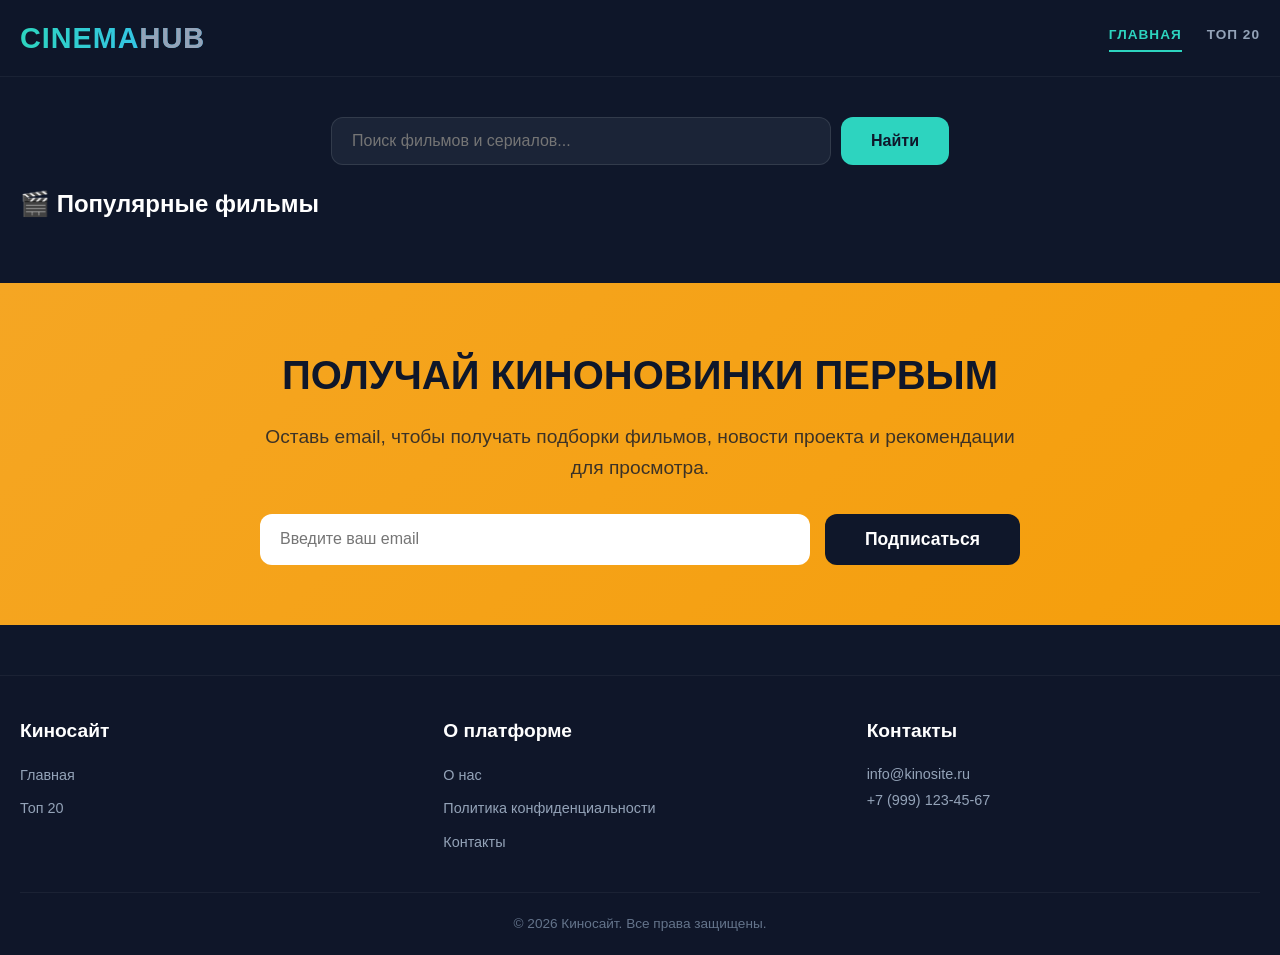
==== index.html @ 7c6bc2ca "Add files via upload" ====
<!DOCTYPE html>
<html lang="ru">
<head>
    <meta charset="UTF-8">
    <meta name="viewport" content="width=device-width, initial-scale=1.0">
    <title>Киносайт — Главная</title>
    <link rel="stylesheet" href="css/style.css">
    <link rel="manifest" href="manifest.json">
    <link rel="icon" type="image/png" sizes="32x32" href="assets/images/favicon.png">
    <meta property="og:title" content="CINEMAHUB — популярные фильмы и рейтинги">
    <meta property="og:description" content="Находи популярные фильмы, изучай рейтинги и выбирай, что посмотреть сегодня.">
    <meta property="og:image" content="assets/images/icon-512.png">
    <meta property="og:type" content="website">
    <meta property="og:url" content="https://vladislavilinskij3-glitch.github.io/Lego-si">
    <link rel="manifest" href="manifest.json">
    <meta name="theme-color" content="#2dd4bf">
</head>
<body>
    <header>
        <div class="container header-inner">
            <div class="logo"><a href="index.html">CINEMA<span style="-webkit-text-fill-color: #94a3b8;">HUB</span></a></div>
            <nav>
                <a href="index.html">Главная</a>
                <a href="top20.html">Топ 20</a>
            </nav>
        </div>
    </header>

    <main class="container">
        <div class="search-container">
            <input type="text" id="search-input" class="search-input" placeholder="Поиск фильмов и сериалов...">
            <button id="search-button" class="search-btn">Найти</button>
        </div>

        <h2 style="color:#fff; margin-top:20px;">🎬 Популярные фильмы</h2>
        <div id="movies-container" class="movies-grid"></div>
        <div id="pagination"></div>
    </main>

    <section class="newsletter-section">
        <div class="container">
            <h2>Получай киноновинки первым</h2>
            <p>Оставь email, чтобы получать подборки фильмов, новости проекта и рекомендации для просмотра.</p>
            <div class="newsletter-form">
                <input type="email" id="newsletter-email" placeholder="Введите ваш email">
                <button id="subscribe-newsletter-btn">Подписаться</button>
            </div>
        </div>
    </section>

    <footer>
        <div class="container">
            <div class="footer-inner">
                <div class="footer-col">
                    <h4>Киносайт</h4>
                    <ul>
                        <li><a href="index.html">Главная</a></li>
                        <li><a href="top20.html">Топ 20</a></li>
                    </ul>
                </div>
                <div class="footer-col">
                    <h4>О платформе</h4>
                    <ul>
                        <li><a href="#">О нас</a></li>
                        <li><a href="#">Политика конфиденциальности</a></li>
                        <li><a href="#">Контакты</a></li>
                    </ul>
                </div>
                <div class="footer-col">
                    <h4>Контакты</h4>
                    <div class="footer-contact">
                        <p>info@kinosite.ru</p>
                        <p>+7 (999) 123-45-67</p>
                    </div>
                </div>
            </div>
            <div class="footer-bottom">
                <p>© 2026 Киносайт. Все права защищены.</p>
            </div>
        </div>
    </footer>

    <script src="js/script.js"></script>
</body>
</html>
---- css/style.css ----
/* ==========================================================
   СБРОС И ОСНОВНЫЕ НАСТРОЙКИ
   ========================================================== */
* { margin: 0; padding: 0; box-sizing: border-box; }
body {
    font-family: 'Segoe UI', Roboto, sans-serif;
    background: #0f172a;
    color: #e2e8f0;
    line-height: 1.6;
}
.container { max-width: 1300px; margin: 0 auto; padding: 0 20px; }
a { text-decoration: none; color: inherit; transition: 0.3s; }
ul { list-style: none; }

/* ==========================================================
   ХЕДЕР И НАВИГАЦИЯ (Стекло)
   ========================================================== */
header {
    position: sticky; top: 0; z-index: 100;
    background: rgba(15, 23, 42, 0.7);
    backdrop-filter: blur(12px);
    -webkit-backdrop-filter: blur(12px);
    border-bottom: 1px solid rgba(255, 255, 255, 0.05);
    padding: 15px 0;
}
.header-inner {
    display: flex; justify-content: space-between; align-items: center; flex-wrap: wrap; gap: 15px;
}
.logo a {
    font-size: 1.8rem; font-weight: 900; letter-spacing: 1px;
    background: linear-gradient(90deg, #2dd4bf, #38bdf8);
    background-clip: text; -webkit-background-clip: text;
    -webkit-text-fill-color: transparent; color: transparent;
    display: flex; align-items: center;
}
nav { display: flex; gap: 25px; flex-wrap: wrap; }
nav a {
    font-weight: 700; color: #94a3b8; text-transform: uppercase; letter-spacing: 1px;
    font-size: 0.85rem; border-bottom: 2px solid transparent; padding-bottom: 4px;
}
nav a:hover, nav a.active { color: #2dd4bf; border-bottom-color: #2dd4bf; }

/* ==========================================================
   ПОИСК НА ГЛАВНОЙ
   ========================================================== */
.search-container {
    margin: 40px 0 20px; display: flex; justify-content: center; gap: 10px;
}
.search-input {
    width: 100%; max-width: 500px; padding: 14px 20px;
    background: rgba(30, 41, 59, 0.8); border: 1px solid rgba(255,255,255,0.1);
    border-radius: 12px; color: #fff; font-size: 1rem; outline: none; transition: 0.3s;
}
.search-input:focus { background: rgba(30, 41, 59, 1); border-color: #2dd4bf; }
.search-btn {
    background: #2dd4bf; border: none; border-radius: 12px; padding: 0 30px;
    color: #0f172a; font-weight: 700; font-size: 1rem; cursor: pointer; transition: 0.3s;
}
.search-btn:hover { background: #25b0a0; transform: scale(1.02); }

/* ==========================================================
   СЕТКА КАРТОЧЕК (для главной)
   ========================================================== */
.movies-grid {
    display: grid; grid-template-columns: repeat(auto-fill, minmax(220px, 1fr)); gap: 25px; margin: 30px 0;
}
.movie-card {
    background: rgba(255, 255, 255, 0.03); backdrop-filter: blur(8px); -webkit-backdrop-filter: blur(8px);
    border: 1px solid rgba(255, 255, 255, 0.05); border-radius: 16px; overflow: hidden; cursor: pointer;
    transition: all 0.3s ease; position: relative;
}
.movie-card:hover {
    transform: translateY(-10px); background: rgba(255, 255, 255, 0.08);
    border-color: rgba(45, 212, 191, 0.3); box-shadow: 0 10px 30px rgba(45, 212, 191, 0.1);
}
.movie-poster { width: 100%; aspect-ratio: 2/3; object-fit: cover; background: #1e293b; }
.movie-info { padding: 15px; display: flex; flex-direction: column; gap: 8px; }
.movie-title { font-size: 1rem; font-weight: 700; color: #fff; line-height: 1.2; }
.movie-meta { display: flex; justify-content: space-between; align-items: center; font-size: 0.85rem; }
.rating {
    padding: 4px 10px; border-radius: 20px; font-weight: 700; font-size: 0.8rem;
    background: #334155; color: #fff;
}
.rating.green { background: #10b981; }
.rating.yellow { background: #f59e0b; color: #0f172a; }
.rating.red { background: #ef4444; }

/* ==========================================================
   СТРАНИЦА ФИЛЬМА (film.html)
   ========================================================== */
.film-page { margin-top: 40px; }
.film-hero {
    display: flex; gap: 40px; margin-bottom: 40px;
    align-items: flex-start; flex-wrap: wrap;
}
.film-poster-large {
    width: 300px; flex-shrink: 0; max-width: 100%;
    border-radius: 16px; object-fit: cover; background: #1e293b;
}
.film-info { flex: 1; min-width: 280px; }
.film-info h1 { font-size: 2.8rem; color: #fff; margin-bottom: 10px; }
.film-tags { display: flex; flex-wrap: wrap; gap: 8px; margin-bottom: 15px; }
.film-tags span {
    background: rgba(255, 255, 255, 0.05);
    border: 1px solid rgba(255, 255, 255, 0.1);
    padding: 4px 12px; border-radius: 20px; font-size: 0.9rem; color: #94a3b8;
}
.film-rating-large { font-size: 2rem; font-weight: 700; color: #2dd4bf; margin-bottom: 20px; display: flex; align-items: center; gap: 8px; }
.film-description { color: #cbd5e1; font-size: 1rem; line-height: 1.7; margin-bottom: 30px; }

.cast-section h3, .similar-section h3 { color: #fff; margin-bottom: 15px; font-size: 1.5rem; }
.cast-list { display: grid; grid-template-columns: repeat(auto-fill, minmax(140px, 1fr)); gap: 15px; margin-bottom: 40px; }
.cast-member {
    background: rgba(255, 255, 255, 0.03); backdrop-filter: blur(8px); border-radius: 12px;
    border: 1px solid rgba(255, 255, 255, 0.05); padding: 10px; text-align: center;
    /* Ссылки убраны, просто div */
}
.cast-member img { width: 80px; height: 80px; border-radius: 50%; object-fit: cover; margin-bottom: 8px; background: #1e293b; }
.cast-member .name { font-weight: 600; color: #fff; font-size: 0.9rem; }
.cast-member .role { font-size: 0.8rem; color: #64748b; }

.similar-grid { display: grid; grid-template-columns: repeat(auto-fill, minmax(160px, 1fr)); gap: 20px; }
.similar-card {
    background: rgba(255, 255, 255, 0.03); backdrop-filter: blur(8px); border-radius: 12px;
    border: 1px solid rgba(255, 255, 255, 0.05); overflow: hidden; transition: 0.3s; cursor: pointer;
}
.similar-card:hover { transform: translateY(-5px); border-color: #2dd4bf; }
.similar-card img { width: 100%; aspect-ratio: 2/3; object-fit: cover; background: #1e293b; }
.similar-card .title { padding: 10px; font-weight: 600; color: #fff; font-size: 0.9rem; }

/* ==========================================================
   БЛОК ПОДПИСКИ (Оранжевый)
   ========================================================== */
.newsletter-section {
    background: linear-gradient(135deg, #f5a623, #f59e0b);
    padding: 60px 20px;
    text-align: center;
    color: #0f172a;
}
.newsletter-section .container { max-width: 800px; }
.newsletter-section h2 { font-size: 2.5rem; font-weight: 900; margin-bottom: 15px; text-transform: uppercase; }
.newsletter-section p { font-size: 1.2rem; margin-bottom: 30px; opacity: 0.8; }
.newsletter-form {
    display: flex; justify-content: center; gap: 15px; flex-wrap: wrap;
}
.newsletter-form input {
    flex: 1; padding: 15px 20px; border: none; border-radius: 12px;
    font-size: 1rem; outline: none; min-width: 200px; color: #0f172a;
}
.newsletter-form button {
    padding: 15px 40px; background: #0f172a; color: #fff;
    border: none; border-radius: 12px; font-weight: 800; font-size: 1.1rem;
    cursor: pointer; transition: 0.3s;
}
.newsletter-form button:hover { background: #1e293b; transform: scale(1.02); }

/* ==========================================================
   ПАГИНАЦИЯ (обычная для главной)
   ========================================================== */
.pagination { display: flex; justify-content: center; align-items: center; gap: 15px; margin: 40px 0; }
.pagination button {
    background: rgba(255,255,255,0.05); border: 1px solid rgba(255,255,255,0.1);
    padding: 10px 20px; color: #fff; border-radius: 12px; cursor: pointer; transition: 0.3s;
}
.pagination button:hover:not(:disabled) { background: #2dd4bf; color: #0f172a; }
.pagination button:disabled { opacity: 0.5; cursor: not-allowed; }
.page-info { color: #94a3b8; font-weight: 600; }

/* ==========================================================
   СПЕЦИФИЧНЫЕ СТИЛИ ДЛЯ СТРАНИЦЫ TOP-250 (Список)
   ========================================================== */
.top-page { margin-top: 30px; }
.top-header h2 { font-size: 2.4rem; color: #fff; margin-bottom: 25px; font-weight: 900; letter-spacing: -0.5px; }

.top-controls {
    display: flex; flex-wrap: wrap; justify-content: space-between; align-items: center;
    margin-bottom: 30px; gap: 20px;
}
.top-tabs { display: flex; gap: 10px; }
.top-tabs .tab-btn {
    padding: 10px 20px; border-radius: 30px; color: #94a3b8; font-weight: 700; font-size: 0.95rem;
    background: rgba(255, 255, 255, 0.03); border: 1px solid transparent; transition: 0.3s; cursor: pointer; text-decoration: none;
}
.top-tabs .tab-btn:hover { color: #fff; background: rgba(255, 255, 255, 0.08); }
.top-tabs .tab-btn.active { color: #0f172a; background: #2dd4bf; border-color: #2dd4bf; }

.top-filter { display: flex; gap: 15px; align-items: center; flex-wrap: wrap; }
.top-search-input {
    padding: 10px 15px; border-radius: 30px; background: rgba(255, 255, 255, 0.05);
    border: 1px solid rgba(255, 255, 255, 0.1); color: #fff; outline: none; font-size: 0.9rem; min-width: 180px;
}
.top-search-input:focus { border-color: #2dd4bf; }
.top-order-select {
    padding: 10px 15px; border-radius: 30px; background: rgba(255, 255, 255, 0.05);
    border: 1px solid rgba(255, 255, 255, 0.1); color: #fff; outline: none; font-size: 0.9rem; cursor: pointer;
}
.top-order-select option { background: #0f172a; }

.movies-list { display: flex; flex-direction: column; gap: 12px; }
.movie-row {
    display: flex; align-items: center; background: rgba(255, 255, 255, 0.03);
    backdrop-filter: blur(8px); -webkit-backdrop-filter: blur(8px);
    border-radius: 16px; border: 1px solid rgba(255, 255, 255, 0.05); padding: 15px 20px;
    cursor: pointer; transition: 0.3s;
}
.movie-row:hover { background: rgba(255, 255, 255, 0.08); transform: translateY(-3px); border-color: #2dd4bf; }
.row-number {
    font-size: 2.8rem; font-weight: 900; color: #2dd4bf; min-width: 60px; text-align: center;
    opacity: 0.6; margin-right: 15px; font-style: italic;
}
.row-poster { width: 70px; height: 100px; border-radius: 8px; object-fit: cover; background: #1e293b; margin-right: 20px; flex-shrink: 0; }
.row-info { flex: 1; display: flex; flex-direction: column; justify-content: center; }
.row-title { font-size: 1.2rem; font-weight: 700; color: #fff; margin-bottom: 4px; }
.row-meta { font-size: 0.9rem; color: #94a3b8; display: flex; gap: 15px; flex-wrap: wrap; }
.row-rating { background: #f59e0b; color: #0f172a; font-weight: 800; padding: 6px 12px; border-radius: 8px; font-size: 1.1rem; min-width: 40px; text-align: center; }

.top-pagination {
    display: flex; justify-content: center; align-items: center; gap: 20px; margin: 40px 0;
}
.top-pagination .page-btn {
    width: 50px; height: 50px; border-radius: 50%; background: rgba(255, 255, 255, 0.05);
    border: 1px solid rgba(255, 255, 255, 0.1); color: #fff; font-size: 1.2rem; cursor: pointer;
    transition: 0.3s; display: flex; align-items: center; justify-content: center;
}
.top-pagination .page-btn:hover:not(:disabled) { background: #2dd4bf; color: #0f172a; border-color: #2dd4bf; }
.top-pagination .page-btn:disabled { opacity: 0.3; cursor: not-allowed; }
.top-pagination .page-info { color: #94a3b8; font-weight: 600; }

/* ==========================================================
   ПОДВАЛ (Footer)
   ========================================================== */
footer {
    background: rgba(15, 23, 42, 0.95); border-top: 1px solid rgba(255, 255, 255, 0.05);
    padding: 40px 0 20px; margin-top: 50px;
}
.footer-inner { display: flex; justify-content: space-between; flex-wrap: wrap; gap: 30px; }
.footer-col { flex: 1; min-width: 200px; }
.footer-col h4 { color: #fff; font-size: 1.2rem; margin-bottom: 15px; }
.footer-col ul { list-style: none; }
.footer-col ul li { margin-bottom: 8px; }
.footer-col ul li a { color: #94a3b8; transition: 0.3s; font-size: 0.9rem; }
.footer-col ul li a:hover { color: #2dd4bf; }
.footer-contact { color: #94a3b8; font-size: 0.9rem; line-height: 1.8; }
.footer-social { display: flex; gap: 10px; margin-top: 15px; }
.footer-social a {
    display: flex; align-items: center; justify-content: center; width: 40px; height: 40px;
    background: rgba(255, 255, 255, 0.05); border-radius: 50%; color: #94a3b8; transition: 0.3s;
}
.footer-social a:hover { background: #2dd4bf; color: #0f172a; }
.footer-bottom {
    text-align: center; border-top: 1px solid rgba(255, 255, 255, 0.05);
    padding-top: 20px; margin-top: 30px; color: #64748b; font-size: 0.85rem;
}

/* ==========================================================
   АДАПТИВНОСТЬ
   ========================================================== */
@media (max-width: 768px) {
    .header-inner { flex-direction: column; align-items: flex-start; }
    .film-hero { flex-direction: column; align-items: center; }
    .film-poster-large { width: 100%; max-width: 300px; }
    .film-info h1 { font-size: 2rem; }
    .cast-list { grid-template-columns: repeat(auto-fill, minmax(100px, 1fr)); }
    .similar-grid { grid-template-columns: repeat(auto-fill, minmax(120px, 1fr)); }
    .movies-grid { grid-template-columns: repeat(auto-fill, minmax(160px, 1fr)); gap: 15px; }
    .footer-inner { flex-direction: column; }
}
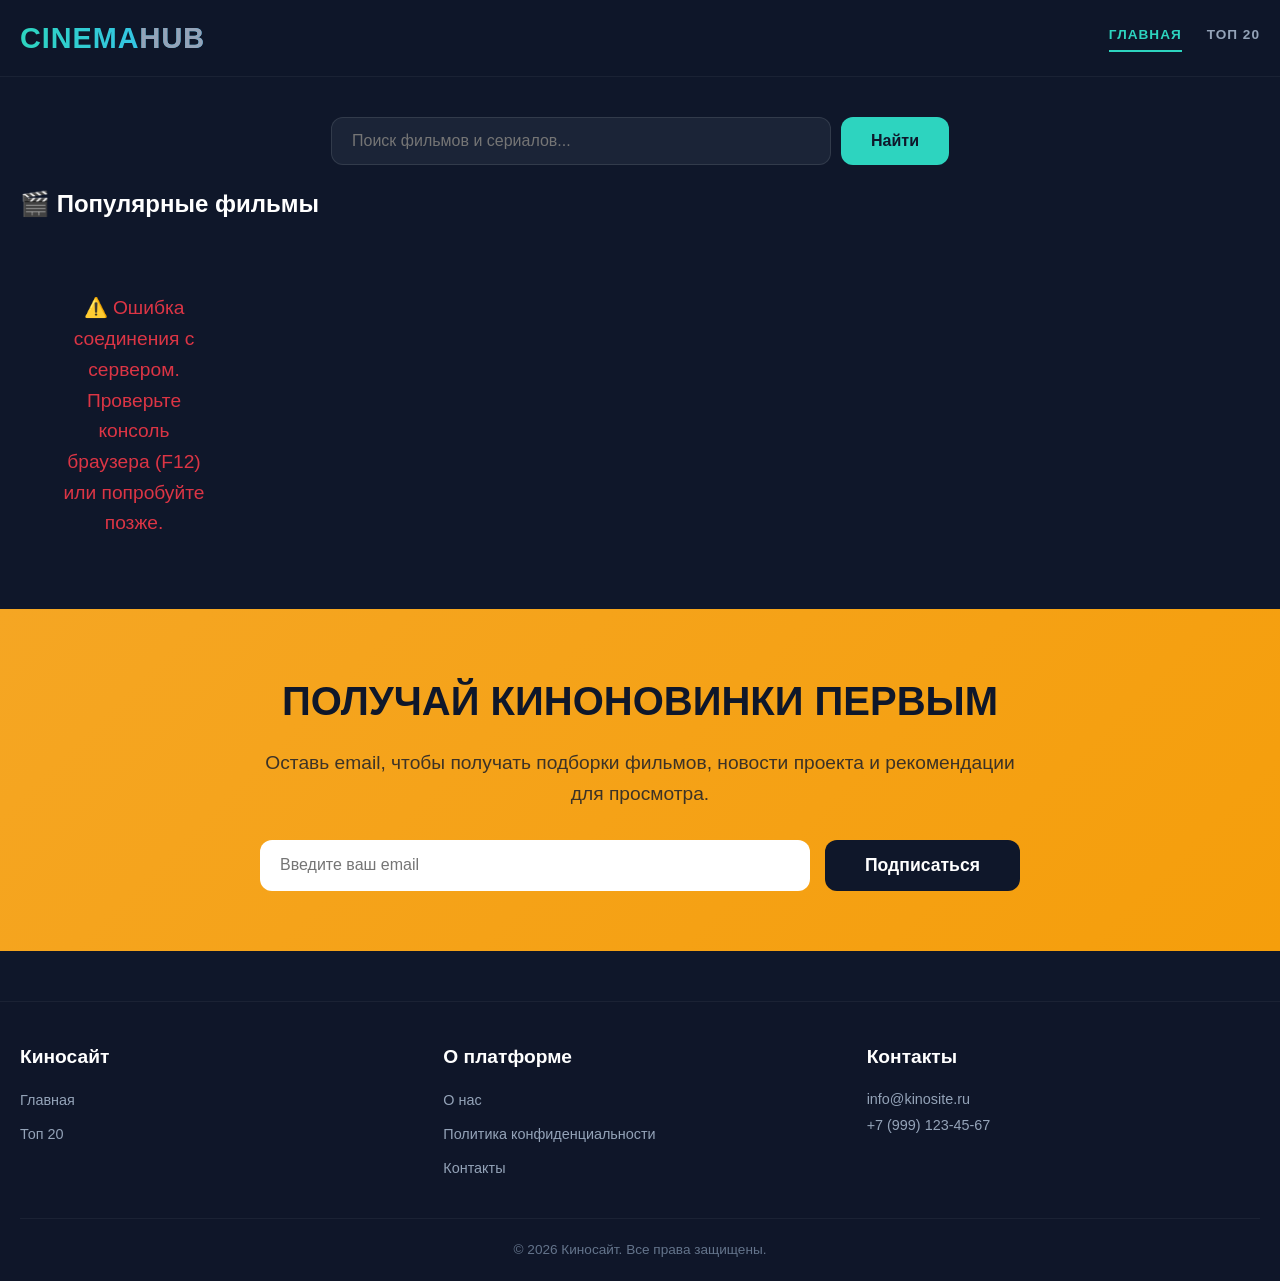
==== commit 2b94db7c: "Add files via upload" ====
--- a/index.html
+++ b/index.html
@@ -6,14 +6,7 @@
     <title>Киносайт — Главная</title>
     <link rel="stylesheet" href="css/style.css">
     <link rel="manifest" href="manifest.json">
-    <link rel="icon" type="image/png" sizes="32x32" href="assets/images/favicon.png">
-    <meta property="og:title" content="CINEMAHUB — популярные фильмы и рейтинги">
-    <meta property="og:description" content="Находи популярные фильмы, изучай рейтинги и выбирай, что посмотреть сегодня.">
-    <meta property="og:image" content="assets/images/icon-512.png">
-    <meta property="og:type" content="website">
-    <meta property="og:url" content="https://vladislavilinskij3-glitch.github.io/Lego-si">
-    <link rel="manifest" href="manifest.json">
-    <meta name="theme-color" content="#2dd4bf">
+    <link rel="icon" type="image/png" sizes="32x32" href="images/icon.png">
 </head>
 <body>
     <header>
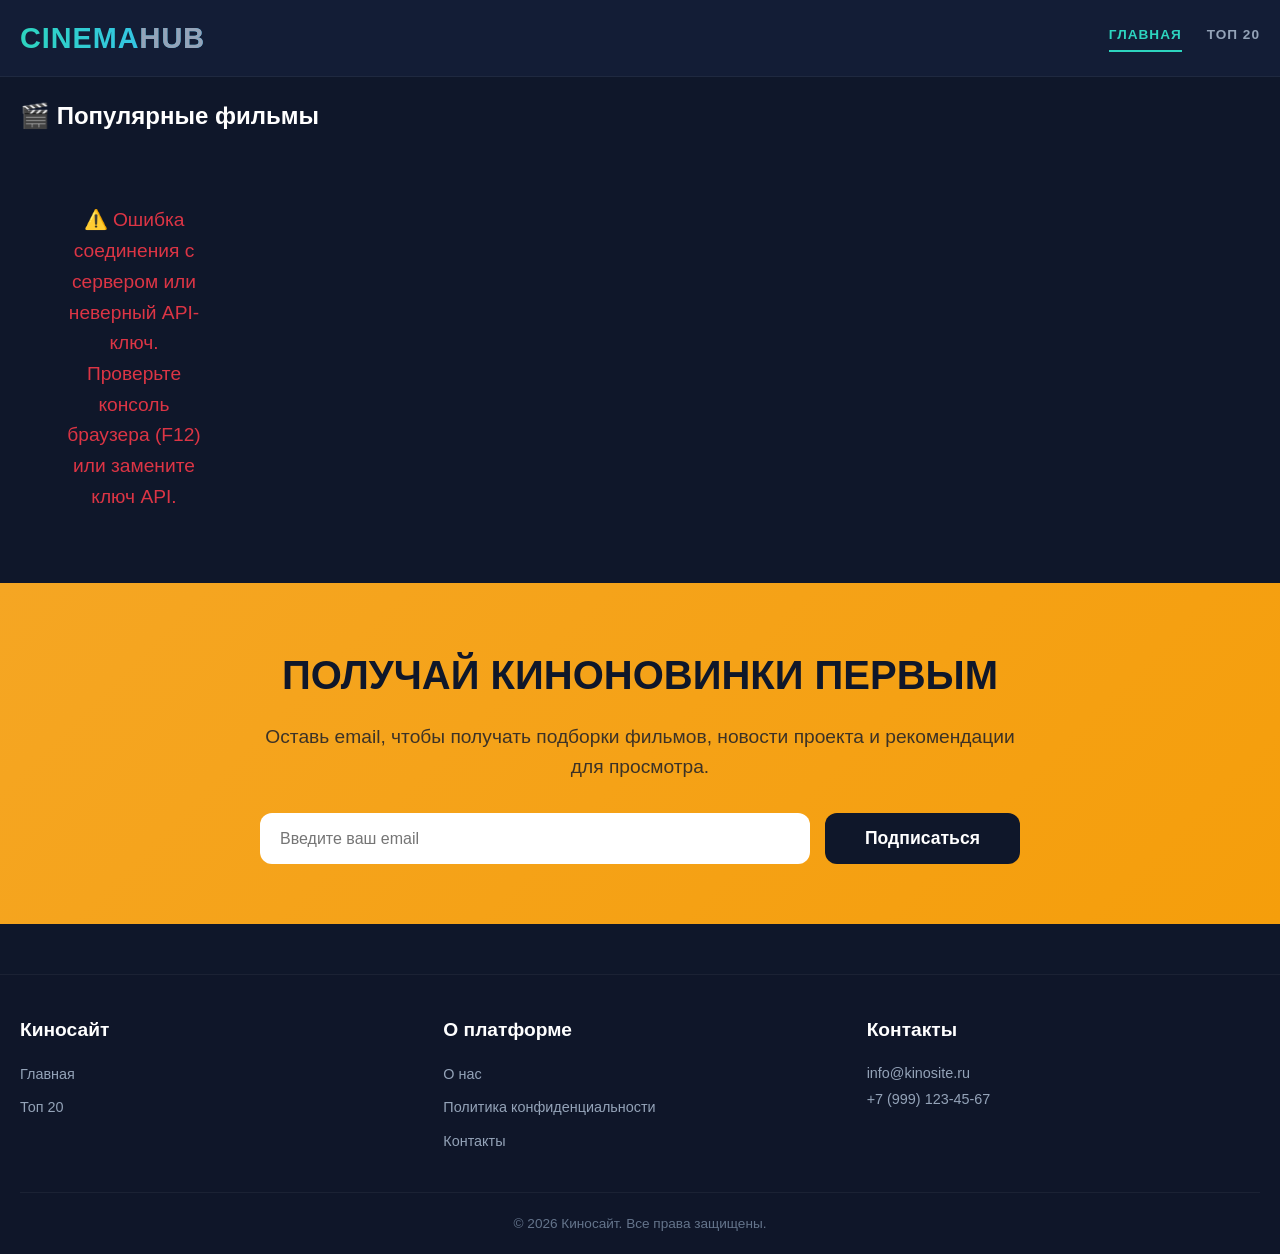
==== commit 3bf2f696: "Add files via upload" ====
--- a/index.html
+++ b/index.html
@@ -20,11 +20,6 @@
     </header>
 
     <main class="container">
-        <div class="search-container">
-            <input type="text" id="search-input" class="search-input" placeholder="Поиск фильмов и сериалов...">
-            <button id="search-button" class="search-btn">Найти</button>
-        </div>
-
         <h2 style="color:#fff; margin-top:20px;">🎬 Популярные фильмы</h2>
         <div id="movies-container" class="movies-grid"></div>
         <div id="pagination"></div>
--- a/css/style.css
+++ b/css/style.css
@@ -1,267 +1,813 @@
 /* ==========================================================
    СБРОС И ОСНОВНЫЕ НАСТРОЙКИ
    ========================================================== */
-* { margin: 0; padding: 0; box-sizing: border-box; }
+* {
+  margin: 0;
+  padding: 0;
+  box-sizing: border-box;
+}
+
 body {
-    font-family: 'Segoe UI', Roboto, sans-serif;
-    background: #0f172a;
-    color: #e2e8f0;
-    line-height: 1.6;
-}
-.container { max-width: 1300px; margin: 0 auto; padding: 0 20px; }
-a { text-decoration: none; color: inherit; transition: 0.3s; }
-ul { list-style: none; }
-
-/* ==========================================================
-   ХЕДЕР И НАВИГАЦИЯ (Стекло)
+  font-family: 'Segoe UI', Roboto, sans-serif;
+  background: #0f172a;
+  color: #e2e8f0;
+  line-height: 1.6;
+}
+
+.container {
+  max-width: 1300px;
+  margin: 0 auto;
+  padding: 0 20px;
+}
+
+a {
+  text-decoration: none;
+  color: inherit;
+  transition: 0.3s;
+}
+
+ul {
+  list-style: none;
+}
+
+/* ==========================================================
+   ХЕДЕР И НАВИГАЦИЯ
    ========================================================== */
 header {
-    position: sticky; top: 0; z-index: 100;
-    background: rgba(15, 23, 42, 0.7);
-    backdrop-filter: blur(12px);
-    -webkit-backdrop-filter: blur(12px);
-    border-bottom: 1px solid rgba(255, 255, 255, 0.05);
-    padding: 15px 0;
-}
+  position: sticky;
+  top: 0;
+  z-index: 100;
+  background: rgba(22, 34, 61, 0.7);
+  backdrop-filter: blur(12px);
+  -webkit-backdrop-filter: blur(12px);
+  border-bottom: 1px solid rgba(255, 255, 255, 0.05);
+  padding: 15px 0;
+}
+
 .header-inner {
-    display: flex; justify-content: space-between; align-items: center; flex-wrap: wrap; gap: 15px;
-}
+  display: flex;
+  justify-content: space-between;
+  align-items: center;
+  flex-wrap: wrap;
+  gap: 15px;
+}
+
 .logo a {
-    font-size: 1.8rem; font-weight: 900; letter-spacing: 1px;
-    background: linear-gradient(90deg, #2dd4bf, #38bdf8);
-    background-clip: text; -webkit-background-clip: text;
-    -webkit-text-fill-color: transparent; color: transparent;
-    display: flex; align-items: center;
-}
-nav { display: flex; gap: 25px; flex-wrap: wrap; }
+  font-size: 1.8rem;
+  font-weight: 900;
+  letter-spacing: 1px;
+  background: linear-gradient(90deg, #2dd4bf, #38bdf8);
+  background-clip: text;
+  -webkit-background-clip: text;
+  -webkit-text-fill-color: transparent;
+  color: transparent;
+  display: flex;
+  align-items: center;
+}
+
+nav {
+  display: flex;
+  gap: 25px;
+  flex-wrap: wrap;
+}
+
 nav a {
-    font-weight: 700; color: #94a3b8; text-transform: uppercase; letter-spacing: 1px;
-    font-size: 0.85rem; border-bottom: 2px solid transparent; padding-bottom: 4px;
-}
-nav a:hover, nav a.active { color: #2dd4bf; border-bottom-color: #2dd4bf; }
+  font-weight: 700;
+  color: #94a3b8;
+  text-transform: uppercase;
+  letter-spacing: 1px;
+  font-size: 0.85rem;
+  border-bottom: 2px solid transparent;
+  padding-bottom: 4px;
+}
+
+nav a:hover,
+nav a.active {
+  color: #2dd4bf;
+  border-bottom-color: #2dd4bf;
+}
 
 /* ==========================================================
    ПОИСК НА ГЛАВНОЙ
    ========================================================== */
 .search-container {
-    margin: 40px 0 20px; display: flex; justify-content: center; gap: 10px;
-}
+  margin: 40px 0 20px;
+  display: flex;
+  justify-content: center;
+  gap: 10px;
+}
+
 .search-input {
-    width: 100%; max-width: 500px; padding: 14px 20px;
-    background: rgba(30, 41, 59, 0.8); border: 1px solid rgba(255,255,255,0.1);
-    border-radius: 12px; color: #fff; font-size: 1rem; outline: none; transition: 0.3s;
-}
-.search-input:focus { background: rgba(30, 41, 59, 1); border-color: #2dd4bf; }
+  width: 100%;
+  max-width: 500px;
+  padding: 14px 20px;
+  background: rgba(30, 41, 59, 0.8);
+  border: 1px solid rgba(255, 255, 255, 0.1);
+  border-radius: 12px;
+  color: #fff;
+  font-size: 1rem;
+  outline: none;
+  transition: 0.3s;
+}
+
+.search-input:focus {
+  background: rgba(30, 41, 59, 1);
+  border-color: #2dd4bf;
+}
+
 .search-btn {
-    background: #2dd4bf; border: none; border-radius: 12px; padding: 0 30px;
-    color: #0f172a; font-weight: 700; font-size: 1rem; cursor: pointer; transition: 0.3s;
-}
-.search-btn:hover { background: #25b0a0; transform: scale(1.02); }
+  background: #2dd4bf;
+  border: none;
+  border-radius: 12px;
+  padding: 0 30px;
+  color: #0f172a;
+  font-weight: 700;
+  font-size: 1rem;
+  cursor: pointer;
+  transition: 0.3s;
+}
+
+.search-btn:hover {
+  background: #25b0a0;
+  transform: scale(1.02);
+}
 
 /* ==========================================================
    СЕТКА КАРТОЧЕК (для главной)
    ========================================================== */
 .movies-grid {
-    display: grid; grid-template-columns: repeat(auto-fill, minmax(220px, 1fr)); gap: 25px; margin: 30px 0;
-}
+  display: grid;
+  grid-template-columns: repeat(auto-fill, minmax(220px, 1fr));
+  gap: 25px;
+  margin: 30px 0;
+}
+
 .movie-card {
-    background: rgba(255, 255, 255, 0.03); backdrop-filter: blur(8px); -webkit-backdrop-filter: blur(8px);
-    border: 1px solid rgba(255, 255, 255, 0.05); border-radius: 16px; overflow: hidden; cursor: pointer;
-    transition: all 0.3s ease; position: relative;
-}
+  background: rgba(255, 255, 255, 0.03);
+  backdrop-filter: blur(8px);
+  -webkit-backdrop-filter: blur(8px);
+  border: 1px solid rgba(255, 255, 255, 0.05);
+  border-radius: 16px;
+  overflow: hidden;
+  cursor: pointer;
+  transition: all 0.3s ease;
+  position: relative;
+}
+
 .movie-card:hover {
-    transform: translateY(-10px); background: rgba(255, 255, 255, 0.08);
-    border-color: rgba(45, 212, 191, 0.3); box-shadow: 0 10px 30px rgba(45, 212, 191, 0.1);
-}
-.movie-poster { width: 100%; aspect-ratio: 2/3; object-fit: cover; background: #1e293b; }
-.movie-info { padding: 15px; display: flex; flex-direction: column; gap: 8px; }
-.movie-title { font-size: 1rem; font-weight: 700; color: #fff; line-height: 1.2; }
-.movie-meta { display: flex; justify-content: space-between; align-items: center; font-size: 0.85rem; }
+  transform: translateY(-10px);
+  background: rgba(255, 255, 255, 0.08);
+  border-color: rgba(45, 212, 191, 0.3);
+  box-shadow: 0 10px 30px rgba(45, 212, 191, 0.1);
+}
+
+.movie-poster {
+  width: 100%;
+  aspect-ratio: 2/3;
+  object-fit: cover;
+  background: #1e293b;
+}
+
+.movie-info {
+  padding: 15px;
+  display: flex;
+  flex-direction: column;
+  gap: 8px;
+}
+
+.movie-title {
+  font-size: 1rem;
+  font-weight: 700;
+  color: #fff;
+  line-height: 1.2;
+}
+
+.movie-meta {
+  display: flex;
+  justify-content: space-between;
+  align-items: center;
+  font-size: 0.85rem;
+}
+
 .rating {
-    padding: 4px 10px; border-radius: 20px; font-weight: 700; font-size: 0.8rem;
-    background: #334155; color: #fff;
-}
-.rating.green { background: #10b981; }
-.rating.yellow { background: #f59e0b; color: #0f172a; }
-.rating.red { background: #ef4444; }
+  padding: 4px 10px;
+  border-radius: 20px;
+  font-weight: 700;
+  font-size: 0.8rem;
+  background: #334155;
+  color: #fff;
+}
+
+.rating.green {
+  background: #10b981;
+}
+
+.rating.yellow {
+  background: #f59e0b;
+  color: #0f172a;
+}
+
+.rating.red {
+  background: #ef4444;
+}
 
 /* ==========================================================
    СТРАНИЦА ФИЛЬМА (film.html)
    ========================================================== */
-.film-page { margin-top: 40px; }
+.film-page {
+  margin-top: 40px;
+}
+
 .film-hero {
-    display: flex; gap: 40px; margin-bottom: 40px;
-    align-items: flex-start; flex-wrap: wrap;
-}
+  display: flex;
+  gap: 40px;
+  margin-bottom: 40px;
+  align-items: flex-start;
+  flex-wrap: wrap;
+}
+
 .film-poster-large {
-    width: 300px; flex-shrink: 0; max-width: 100%;
-    border-radius: 16px; object-fit: cover; background: #1e293b;
-}
-.film-info { flex: 1; min-width: 280px; }
-.film-info h1 { font-size: 2.8rem; color: #fff; margin-bottom: 10px; }
-.film-tags { display: flex; flex-wrap: wrap; gap: 8px; margin-bottom: 15px; }
+  width: 300px;
+  flex-shrink: 0;
+  max-width: 100%;
+  border-radius: 16px;
+  object-fit: cover;
+  background: #1e293b;
+}
+
+.film-info {
+  flex: 1;
+  min-width: 280px;
+}
+
+.film-info h1 {
+  font-size: 2.8rem;
+  color: #fff;
+  margin-bottom: 10px;
+}
+
+.film-tags {
+  display: flex;
+  flex-wrap: wrap;
+  gap: 8px;
+  margin-bottom: 15px;
+}
+
 .film-tags span {
-    background: rgba(255, 255, 255, 0.05);
-    border: 1px solid rgba(255, 255, 255, 0.1);
-    padding: 4px 12px; border-radius: 20px; font-size: 0.9rem; color: #94a3b8;
-}
-.film-rating-large { font-size: 2rem; font-weight: 700; color: #2dd4bf; margin-bottom: 20px; display: flex; align-items: center; gap: 8px; }
-.film-description { color: #cbd5e1; font-size: 1rem; line-height: 1.7; margin-bottom: 30px; }
-
-.cast-section h3, .similar-section h3 { color: #fff; margin-bottom: 15px; font-size: 1.5rem; }
-.cast-list { display: grid; grid-template-columns: repeat(auto-fill, minmax(140px, 1fr)); gap: 15px; margin-bottom: 40px; }
+  background: rgba(255, 255, 255, 0.05);
+  border: 1px solid rgba(255, 255, 255, 0.1);
+  padding: 4px 12px;
+  border-radius: 20px;
+  font-size: 0.9rem;
+  color: #94a3b8;
+}
+
+.film-rating-large {
+  font-size: 2rem;
+  font-weight: 700;
+  color: #2dd4bf;
+  margin-bottom: 20px;
+  display: flex;
+  align-items: center;
+  gap: 8px;
+}
+
+.film-description {
+  color: #cbd5e1;
+  font-size: 1rem;
+  line-height: 1.7;
+  margin-bottom: 30px;
+}
+
+.cast-section h3,
+.similar-section h3 {
+  color: #fff;
+  margin-bottom: 15px;
+  font-size: 1.5rem;
+}
+
+.cast-list {
+  display: grid;
+  grid-template-columns: repeat(auto-fill, minmax(140px, 1fr));
+  gap: 15px;
+  margin-bottom: 40px;
+}
+
 .cast-member {
-    background: rgba(255, 255, 255, 0.03); backdrop-filter: blur(8px); border-radius: 12px;
-    border: 1px solid rgba(255, 255, 255, 0.05); padding: 10px; text-align: center;
-    /* Ссылки убраны, просто div */
-}
-.cast-member img { width: 80px; height: 80px; border-radius: 50%; object-fit: cover; margin-bottom: 8px; background: #1e293b; }
-.cast-member .name { font-weight: 600; color: #fff; font-size: 0.9rem; }
-.cast-member .role { font-size: 0.8rem; color: #64748b; }
-
-.similar-grid { display: grid; grid-template-columns: repeat(auto-fill, minmax(160px, 1fr)); gap: 20px; }
+  background: rgba(255, 255, 255, 0.03);
+  backdrop-filter: blur(8px);
+  border-radius: 12px;
+  border: 1px solid rgba(255, 255, 255, 0.05);
+  padding: 10px;
+  text-align: center;
+}
+
+.cast-member img {
+  width: 80px;
+  height: 80px;
+  border-radius: 50%;
+  object-fit: cover;
+  margin-bottom: 8px;
+  background: #1e293b;
+}
+
+.cast-member .name {
+  font-weight: 600;
+  color: #fff;
+  font-size: 0.9rem;
+}
+
+.cast-member .role {
+  font-size: 0.8rem;
+  color: #64748b;
+}
+
+.similar-grid {
+  display: grid;
+  grid-template-columns: repeat(auto-fill, minmax(160px, 1fr));
+  gap: 20px;
+}
+
 .similar-card {
-    background: rgba(255, 255, 255, 0.03); backdrop-filter: blur(8px); border-radius: 12px;
-    border: 1px solid rgba(255, 255, 255, 0.05); overflow: hidden; transition: 0.3s; cursor: pointer;
-}
-.similar-card:hover { transform: translateY(-5px); border-color: #2dd4bf; }
-.similar-card img { width: 100%; aspect-ratio: 2/3; object-fit: cover; background: #1e293b; }
-.similar-card .title { padding: 10px; font-weight: 600; color: #fff; font-size: 0.9rem; }
+  background: rgba(255, 255, 255, 0.03);
+  backdrop-filter: blur(8px);
+  border-radius: 12px;
+  border: 1px solid rgba(255, 255, 255, 0.05);
+  overflow: hidden;
+  transition: 0.3s;
+  cursor: pointer;
+}
+
+.similar-card:hover {
+  transform: translateY(-5px);
+  border-color: #2dd4bf;
+}
+
+.similar-card img {
+  width: 100%;
+  aspect-ratio: 2/3;
+  object-fit: cover;
+  background: #1e293b;
+}
+
+.similar-card .title {
+  padding: 10px;
+  font-weight: 600;
+  color: #fff;
+  font-size: 0.9rem;
+}
 
 /* ==========================================================
    БЛОК ПОДПИСКИ (Оранжевый)
    ========================================================== */
 .newsletter-section {
-    background: linear-gradient(135deg, #f5a623, #f59e0b);
-    padding: 60px 20px;
-    text-align: center;
+  background: linear-gradient(135deg, #f5a623, #f59e0b);
+  padding: 60px 20px;
+  text-align: center;
+  color: #0f172a;
+}
+
+.newsletter-section .container {
+  max-width: 800px;
+}
+
+.newsletter-section h2 {
+  font-size: 2.5rem;
+  font-weight: 900;
+  margin-bottom: 15px;
+  text-transform: uppercase;
+}
+
+.newsletter-section p {
+  font-size: 1.2rem;
+  margin-bottom: 30px;
+  opacity: 0.8;
+}
+
+.newsletter-form {
+  display: flex;
+  justify-content: center;
+  gap: 15px;
+  flex-wrap: wrap;
+}
+
+.newsletter-form input {
+  flex: 1;
+  padding: 15px 20px;
+  border: none;
+  border-radius: 12px;
+  font-size: 1rem;
+  outline: none;
+  min-width: 200px;
+  color: #0f172a;
+}
+
+.newsletter-form button {
+  padding: 15px 40px;
+  background: #0f172a;
+  color: #fff;
+  border: none;
+  border-radius: 12px;
+  font-weight: 800;
+  font-size: 1.1rem;
+  cursor: pointer;
+  transition: 0.3s;
+}
+
+.newsletter-form button:hover {
+  background: #1e293b;
+  transform: scale(1.02);
+}
+
+/* ==========================================================
+   ПАГИНАЦИЯ (обычная для главной)
+   ========================================================== */
+.pagination {
+  display: flex;
+  justify-content: center;
+  align-items: center;
+  gap: 15px;
+  margin: 40px 0;
+}
+
+.pagination button {
+  background: rgba(255, 255, 255, 0.05);
+  border: 1px solid rgba(255, 255, 255, 0.1);
+  padding: 10px 20px;
+  color: #fff;
+  border-radius: 12px;
+  cursor: pointer;
+  transition: 0.3s;
+}
+
+.pagination button:hover:not(:disabled) {
+  background: #2dd4bf;
+  color: #0f172a;
+}
+
+.pagination button:disabled {
+  opacity: 0.5;
+  cursor: not-allowed;
+}
+
+.page-info {
+  color: #94a3b8;
+  font-weight: 600;
+}
+
+/* ==========================================================
+   СПЕЦИФИЧНЫЕ СТИЛИ ДЛЯ СТРАНИЦЫ TOP-250 (Список)
+   ========================================================== */
+.top-page {
+  margin-top: 30px;
+}
+
+.top-header h2 {
+  font-size: 2.4rem;
+  color: #fff;
+  margin-bottom: 25px;
+  font-weight: 900;
+  letter-spacing: -0.5px;
+}
+
+.top-controls {
+  display: flex;
+  flex-wrap: wrap;
+  justify-content: space-between;
+  align-items: center;
+  margin-bottom: 30px;
+  gap: 20px;
+}
+
+.top-tabs {
+  display: flex;
+  gap: 10px;
+}
+
+.top-tabs .tab-btn {
+  padding: 10px 20px;
+  border-radius: 30px;
+  color: #94a3b8;
+  font-weight: 700;
+  font-size: 0.95rem;
+  background: rgba(255, 255, 255, 0.03);
+  border: 1px solid transparent;
+  transition: 0.3s;
+  cursor: pointer;
+  text-decoration: none;
+}
+
+.top-tabs .tab-btn:hover {
+  color: #fff;
+  background: rgba(255, 255, 255, 0.08);
+}
+
+.top-tabs .tab-btn.active {
+  color: #0f172a;
+  background: #2dd4bf;
+  border-color: #2dd4bf;
+}
+
+.top-filter {
+  display: flex;
+  gap: 15px;
+  align-items: center;
+  flex-wrap: wrap;
+}
+
+.top-search-input {
+  padding: 10px 15px;
+  border-radius: 30px;
+  background: rgba(255, 255, 255, 0.05);
+  border: 1px solid rgba(255, 255, 255, 0.1);
+  color: #fff;
+  outline: none;
+  font-size: 0.9rem;
+  min-width: 180px;
+}
+
+.top-search-input:focus {
+  border-color: #2dd4bf;
+}
+
+.top-order-select {
+  padding: 10px 15px;
+  border-radius: 30px;
+  background: rgba(255, 255, 255, 0.05);
+  border: 1px solid rgba(255, 255, 255, 0.1);
+  color: #fff;
+  outline: none;
+  font-size: 0.9rem;
+  cursor: pointer;
+}
+
+.top-order-select option {
+  background: #0f172a;
+}
+
+.movies-list {
+  display: flex;
+  flex-direction: column;
+  gap: 12px;
+}
+
+.movie-row {
+  display: flex;
+  align-items: center;
+  background: rgba(255, 255, 255, 0.03);
+  backdrop-filter: blur(8px);
+  -webkit-backdrop-filter: blur(8px);
+  border-radius: 16px;
+  border: 1px solid rgba(255, 255, 255, 0.05);
+  padding: 15px 20px;
+  cursor: pointer;
+  transition: 0.3s;
+}
+
+.movie-row:hover {
+  background: rgba(255, 255, 255, 0.08);
+  transform: translateY(-3px);
+  border-color: #2dd4bf;
+}
+
+.row-number {
+  font-size: 2.8rem;
+  font-weight: 900;
+  color: #2dd4bf;
+  min-width: 60px;
+  text-align: center;
+  opacity: 0.6;
+  margin-right: 15px;
+  font-style: italic;
+}
+
+.row-poster {
+  width: 70px;
+  height: 100px;
+  border-radius: 8px;
+  object-fit: cover;
+  background: #1e293b;
+  margin-right: 20px;
+  flex-shrink: 0;
+}
+
+.row-info {
+  flex: 1;
+  display: flex;
+  flex-direction: column;
+  justify-content: center;
+}
+
+.row-title {
+  font-size: 1.2rem;
+  font-weight: 700;
+  color: #fff;
+  margin-bottom: 4px;
+}
+
+.row-meta {
+  font-size: 0.9rem;
+  color: #94a3b8;
+  display: flex;
+  gap: 15px;
+  flex-wrap: wrap;
+}
+
+.row-rating {
+  background: #f59e0b;
+  color: #0f172a;
+  font-weight: 800;
+  padding: 6px 12px;
+  border-radius: 8px;
+  font-size: 1.1rem;
+  min-width: 40px;
+  text-align: center;
+}
+
+.top-pagination {
+  display: flex;
+  justify-content: center;
+  align-items: center;
+  gap: 20px;
+  margin: 40px 0;
+}
+
+.top-pagination .page-btn {
+  width: 50px;
+  height: 50px;
+  border-radius: 50%;
+  background: rgba(255, 255, 255, 0.05);
+  border: 1px solid rgba(255, 255, 255, 0.1);
+  color: #fff;
+  font-size: 1.2rem;
+  cursor: pointer;
+  transition: 0.3s;
+  display: flex;
+  align-items: center;
+  justify-content: center;
+}
+
+.top-pagination .page-btn:hover:not(:disabled) {
+  background: #2dd4bf;
+  color: #0f172a;
+  border-color: #2dd4bf;
+}
+
+.top-pagination .page-btn:disabled {
+  opacity: 0.3;
+  cursor: not-allowed;
+}
+
+.top-pagination .page-info {
+  color: #94a3b8;
+  font-weight: 600;
+}
+
+/* ==========================================================
+   ПОДВАЛ (Footer)
+   ========================================================== */
+footer {
+  background: rgba(15, 23, 42, 0.95);
+  border-top: 1px solid rgba(255, 255, 255, 0.05);
+  padding: 40px 0 20px;
+  margin-top: 50px;
+}
+
+.footer-inner {
+  display: flex;
+  justify-content: space-between;
+  flex-wrap: wrap;
+  gap: 30px;
+}
+
+.footer-col {
+  flex: 1;
+  min-width: 200px;
+}
+
+.footer-col h4 {
+  color: #fff;
+  font-size: 1.2rem;
+  margin-bottom: 15px;
+}
+
+.footer-col ul {
+  list-style: none;
+}
+
+.footer-col ul li {
+  margin-bottom: 8px;
+}
+
+.footer-col ul li a {
+  color: #94a3b8;
+  transition: 0.3s;
+  font-size: 0.9rem;
+}
+
+.footer-col ul li a:hover {
+  color: #2dd4bf;
+}
+
+.footer-contact {
+  color: #94a3b8;
+  font-size: 0.9rem;
+  line-height: 1.8;
+}
+
+.footer-social {
+  display: flex;
+  gap: 10px;
+  margin-top: 15px;
+}
+
+.footer-social a {
+  display: flex;
+  align-items: center;
+  justify-content: center;
+  width: 40px;
+  height: 40px;
+  background: rgba(255, 255, 255, 0.05);
+  border-radius: 50%;
+  color: #94a3b8;
+  transition: 0.3s;
+}
+
+.footer-social a:hover {
+  background: #2dd4bf;
+  color: #0f172a;
+}
+
+.footer-bottom {
+  text-align: center;
+  border-top: 1px solid rgba(255, 255, 255, 0.05);
+  padding-top: 20px;
+  margin-top: 30px;
+  color: #64748b;
+  font-size: 0.85rem;
+}
+
+/* ==========================================================
+   АДАПТИВНОСТЬ
+   ========================================================== */
+@media (max-width: 768px) {
+  .header-inner {
+    flex-direction: column;
+    align-items: flex-start;
+  }
+
+  .film-hero {
+    flex-direction: column;
+    align-items: center;
+  }
+
+  .film-poster-large {
+    width: 100%;
+    max-width: 300px;
+  }
+
+  .film-info h1 {
+    font-size: 2rem;
+  }
+
+  .cast-list {
+    grid-template-columns: repeat(auto-fill, minmax(100px, 1fr));
+  }
+
+  .similar-grid {
+    grid-template-columns: repeat(auto-fill, minmax(120px, 1fr));
+  }
+
+  .movies-grid {
+    grid-template-columns: repeat(auto-fill, minmax(160px, 1fr));
+    gap: 15px;
+  }
+
+  .footer-inner {
+    flex-direction: column;
+  }
+}
+/* ==========================================================
+   КРАСИВАЯ КНОПКА ПОИСКА ДЛЯ ТОП-20
+   ========================================================== */
+.top-search-btn {
+    background: #37f0d8;
+    border: none;
+    border-radius: 30px;
+    padding: 10px 24px;
     color: #0f172a;
-}
-.newsletter-section .container { max-width: 800px; }
-.newsletter-section h2 { font-size: 2.5rem; font-weight: 900; margin-bottom: 15px; text-transform: uppercase; }
-.newsletter-section p { font-size: 1.2rem; margin-bottom: 30px; opacity: 0.8; }
-.newsletter-form {
-    display: flex; justify-content: center; gap: 15px; flex-wrap: wrap;
-}
-.newsletter-form input {
-    flex: 1; padding: 15px 20px; border: none; border-radius: 12px;
-    font-size: 1rem; outline: none; min-width: 200px; color: #0f172a;
-}
-.newsletter-form button {
-    padding: 15px 40px; background: #0f172a; color: #fff;
-    border: none; border-radius: 12px; font-weight: 800; font-size: 1.1rem;
-    cursor: pointer; transition: 0.3s;
-}
-.newsletter-form button:hover { background: #1e293b; transform: scale(1.02); }
-
-/* ==========================================================
-   ПАГИНАЦИЯ (обычная для главной)
-   ========================================================== */
-.pagination { display: flex; justify-content: center; align-items: center; gap: 15px; margin: 40px 0; }
-.pagination button {
-    background: rgba(255,255,255,0.05); border: 1px solid rgba(255,255,255,0.1);
-    padding: 10px 20px; color: #fff; border-radius: 12px; cursor: pointer; transition: 0.3s;
-}
-.pagination button:hover:not(:disabled) { background: #2dd4bf; color: #0f172a; }
-.pagination button:disabled { opacity: 0.5; cursor: not-allowed; }
-.page-info { color: #94a3b8; font-weight: 600; }
-
-/* ==========================================================
-   СПЕЦИФИЧНЫЕ СТИЛИ ДЛЯ СТРАНИЦЫ TOP-250 (Список)
-   ========================================================== */
-.top-page { margin-top: 30px; }
-.top-header h2 { font-size: 2.4rem; color: #fff; margin-bottom: 25px; font-weight: 900; letter-spacing: -0.5px; }
-
-.top-controls {
-    display: flex; flex-wrap: wrap; justify-content: space-between; align-items: center;
-    margin-bottom: 30px; gap: 20px;
-}
-.top-tabs { display: flex; gap: 10px; }
-.top-tabs .tab-btn {
-    padding: 10px 20px; border-radius: 30px; color: #94a3b8; font-weight: 700; font-size: 0.95rem;
-    background: rgba(255, 255, 255, 0.03); border: 1px solid transparent; transition: 0.3s; cursor: pointer; text-decoration: none;
-}
-.top-tabs .tab-btn:hover { color: #fff; background: rgba(255, 255, 255, 0.08); }
-.top-tabs .tab-btn.active { color: #0f172a; background: #2dd4bf; border-color: #2dd4bf; }
-
-.top-filter { display: flex; gap: 15px; align-items: center; flex-wrap: wrap; }
-.top-search-input {
-    padding: 10px 15px; border-radius: 30px; background: rgba(255, 255, 255, 0.05);
-    border: 1px solid rgba(255, 255, 255, 0.1); color: #fff; outline: none; font-size: 0.9rem; min-width: 180px;
-}
-.top-search-input:focus { border-color: #2dd4bf; }
-.top-order-select {
-    padding: 10px 15px; border-radius: 30px; background: rgba(255, 255, 255, 0.05);
-    border: 1px solid rgba(255, 255, 255, 0.1); color: #fff; outline: none; font-size: 0.9rem; cursor: pointer;
-}
-.top-order-select option { background: #0f172a; }
-
-.movies-list { display: flex; flex-direction: column; gap: 12px; }
-.movie-row {
-    display: flex; align-items: center; background: rgba(255, 255, 255, 0.03);
-    backdrop-filter: blur(8px); -webkit-backdrop-filter: blur(8px);
-    border-radius: 16px; border: 1px solid rgba(255, 255, 255, 0.05); padding: 15px 20px;
-    cursor: pointer; transition: 0.3s;
-}
-.movie-row:hover { background: rgba(255, 255, 255, 0.08); transform: translateY(-3px); border-color: #2dd4bf; }
-.row-number {
-    font-size: 2.8rem; font-weight: 900; color: #2dd4bf; min-width: 60px; text-align: center;
-    opacity: 0.6; margin-right: 15px; font-style: italic;
-}
-.row-poster { width: 70px; height: 100px; border-radius: 8px; object-fit: cover; background: #1e293b; margin-right: 20px; flex-shrink: 0; }
-.row-info { flex: 1; display: flex; flex-direction: column; justify-content: center; }
-.row-title { font-size: 1.2rem; font-weight: 700; color: #fff; margin-bottom: 4px; }
-.row-meta { font-size: 0.9rem; color: #94a3b8; display: flex; gap: 15px; flex-wrap: wrap; }
-.row-rating { background: #f59e0b; color: #0f172a; font-weight: 800; padding: 6px 12px; border-radius: 8px; font-size: 1.1rem; min-width: 40px; text-align: center; }
-
-.top-pagination {
-    display: flex; justify-content: center; align-items: center; gap: 20px; margin: 40px 0;
-}
-.top-pagination .page-btn {
-    width: 50px; height: 50px; border-radius: 50%; background: rgba(255, 255, 255, 0.05);
-    border: 1px solid rgba(255, 255, 255, 0.1); color: #fff; font-size: 1.2rem; cursor: pointer;
-    transition: 0.3s; display: flex; align-items: center; justify-content: center;
-}
-.top-pagination .page-btn:hover:not(:disabled) { background: #2dd4bf; color: #0f172a; border-color: #2dd4bf; }
-.top-pagination .page-btn:disabled { opacity: 0.3; cursor: not-allowed; }
-.top-pagination .page-info { color: #94a3b8; font-weight: 600; }
-
-/* ==========================================================
-   ПОДВАЛ (Footer)
-   ========================================================== */
-footer {
-    background: rgba(15, 23, 42, 0.95); border-top: 1px solid rgba(255, 255, 255, 0.05);
-    padding: 40px 0 20px; margin-top: 50px;
-}
-.footer-inner { display: flex; justify-content: space-between; flex-wrap: wrap; gap: 30px; }
-.footer-col { flex: 1; min-width: 200px; }
-.footer-col h4 { color: #fff; font-size: 1.2rem; margin-bottom: 15px; }
-.footer-col ul { list-style: none; }
-.footer-col ul li { margin-bottom: 8px; }
-.footer-col ul li a { color: #94a3b8; transition: 0.3s; font-size: 0.9rem; }
-.footer-col ul li a:hover { color: #2dd4bf; }
-.footer-contact { color: #94a3b8; font-size: 0.9rem; line-height: 1.8; }
-.footer-social { display: flex; gap: 10px; margin-top: 15px; }
-.footer-social a {
-    display: flex; align-items: center; justify-content: center; width: 40px; height: 40px;
-    background: rgba(255, 255, 255, 0.05); border-radius: 50%; color: #94a3b8; transition: 0.3s;
-}
-.footer-social a:hover { background: #2dd4bf; color: #0f172a; }
-.footer-bottom {
-    text-align: center; border-top: 1px solid rgba(255, 255, 255, 0.05);
-    padding-top: 20px; margin-top: 30px; color: #64748b; font-size: 0.85rem;
-}
-
-/* ==========================================================
-   АДАПТИВНОСТЬ
-   ========================================================== */
-@media (max-width: 768px) {
-    .header-inner { flex-direction: column; align-items: flex-start; }
-    .film-hero { flex-direction: column; align-items: center; }
-    .film-poster-large { width: 100%; max-width: 300px; }
-    .film-info h1 { font-size: 2rem; }
-    .cast-list { grid-template-columns: repeat(auto-fill, minmax(100px, 1fr)); }
-    .similar-grid { grid-template-columns: repeat(auto-fill, minmax(120px, 1fr)); }
-    .movies-grid { grid-template-columns: repeat(auto-fill, minmax(160px, 1fr)); gap: 15px; }
-    .footer-inner { flex-direction: column; }
+    font-weight: 700;
+    font-size: 0.9rem;
+    cursor: pointer;
+    transition: 0.3s;
+    display: flex;
+    align-items: center;
+    gap: 8px; /* Отступ между иконкой и текстом */
+}
+.top-search-btn:hover {
+    background: #59feeb;
+    transform: scale(1.02);
+}
+.top-search-btn i {
+    font-size: 1rem;
 }
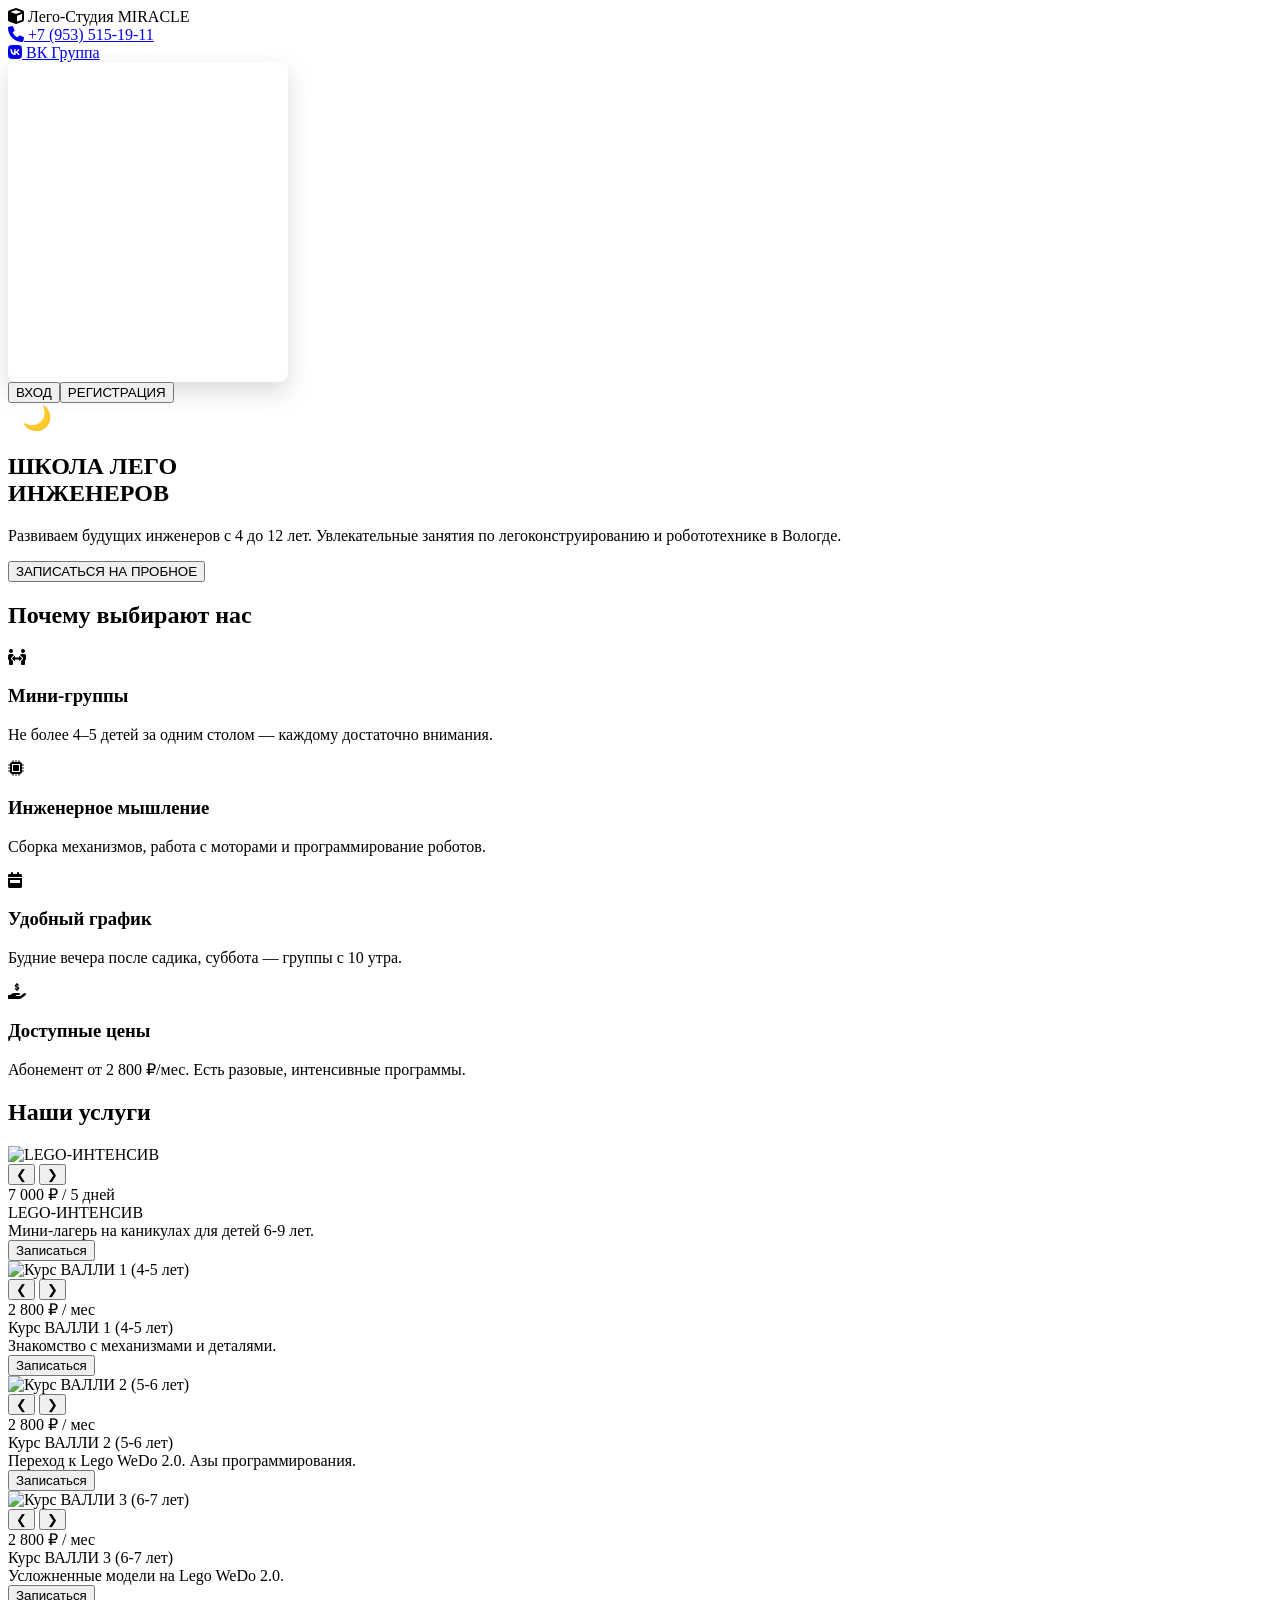
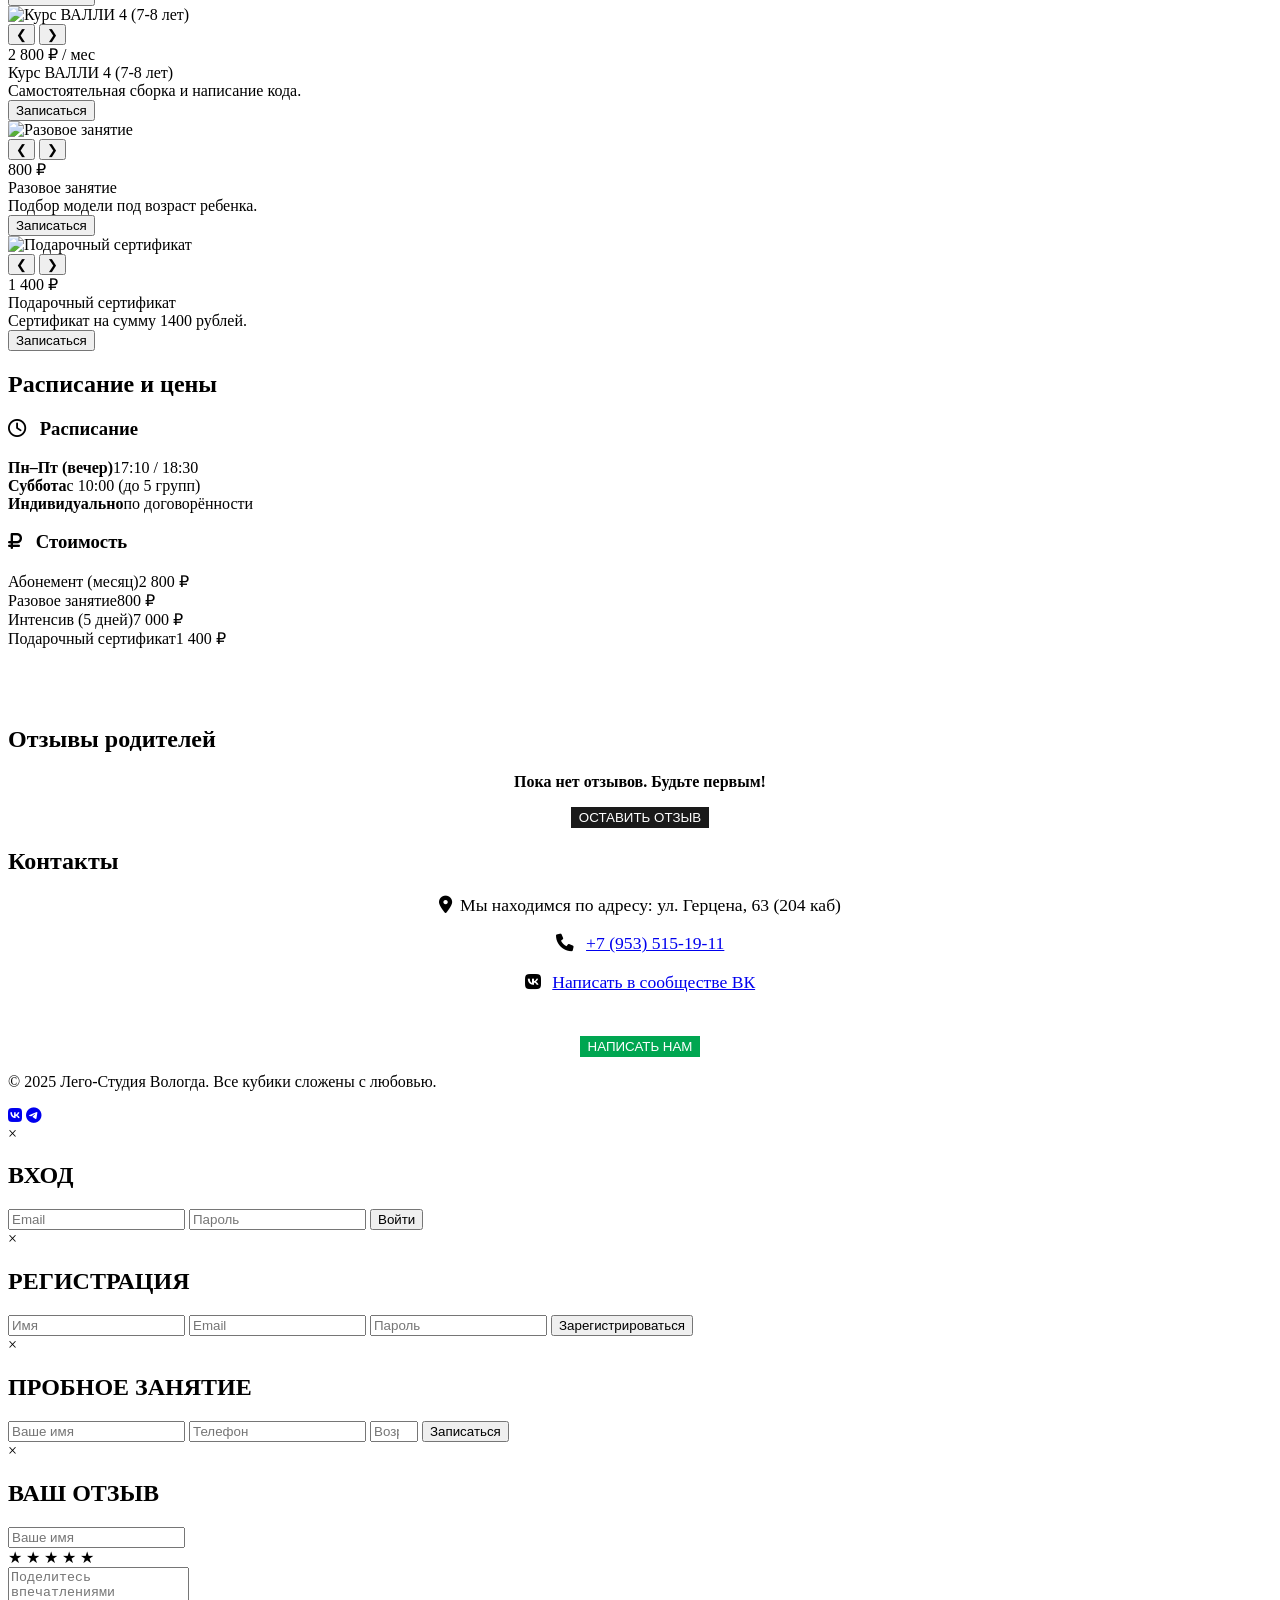
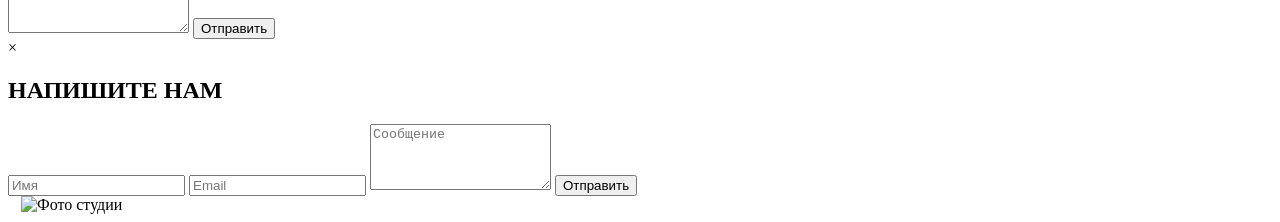
==== commit 8f274fae: "Add files via upload" ====
--- a/index.html
+++ b/index.html
@@ -3,71 +3,760 @@
 <head>
     <meta charset="UTF-8">
     <meta name="viewport" content="width=device-width, initial-scale=1.0">
-    <title>Киносайт — Главная</title>
-    <link rel="stylesheet" href="css/style.css">
+    <title>Лего-Студия Вологда — API проект</title>
+    <link rel="preconnect" href="https://fonts.googleapis.com">
+    <link rel="preconnect" href="https://fonts.gstatic.com" crossorigin>
+    <link href="https://fonts.googleapis.com/css2?family=Montserrat:wght@500;700;800;900&display=swap" rel="stylesheet">
+    <link rel="stylesheet" href="https://cdnjs.cloudflare.com/ajax/libs/font-awesome/6.0.0-beta3/css/all.min.css">
+    <link rel="stylesheet" href="style.css">
+        <!-- Open Graph мета-теги для соцсетей и мессенджеров (Лего-Студия MIRACLE) -->
+    <meta property="og:title" content="Лего-Студия MIRACLE Вологда — занятия для детей 4–9 лет">
+    <meta property="og:description" content="Развиваем будущих инженеров! Увлекательные занятия по легоконструированию и робототехнике в Вологде. Мини-группы, опытный наставник, яркие эмоции. Запишитесь на пробное занятие!">
+    <!-- Ссылка на картинку-превью  -->
+    <meta property="og:image" content="https://vladislavilinskij3-glitch.github.io/Lego-site3/лого.png">
+    <meta property="og:type" content="website">
+    <meta property="og:url" content="https://vladislavilinskij3-glitch.github.io/Lego-site3/">
+    <!-- Цвет верхней панели на мобильных устройствах (красный) -->
+    <meta name="theme-color" content="#d20a11">
+    <!-- Иконка для вкладки браузера -->
+<link rel="icon" href="icon.png" type="image/png">
     <link rel="manifest" href="manifest.json">
-    <link rel="icon" type="image/png" sizes="32x32" href="images/icon.png">
+    <script src="https://vk.com/js/api/openapi.js?168" type="text/javascript"></script>
+    <script>
+      VK.init({ apiId: 54644249, onlyWidgets: true });
+      VK.Widgets.CommunityMessages("vk_community_messages", 239699604, {expandTimeout: 5000});
+    </script>
 </head>
 <body>
+    <!-- ================================================================= -->
+    <!--  ШАПКА САЙТА (Header)                                    -->
+    <!-- ================================================================= -->
     <header>
         <div class="container header-inner">
-            <div class="logo"><a href="index.html">CINEMA<span style="-webkit-text-fill-color: #94a3b8;">HUB</span></a></div>
-            <nav>
-                <a href="index.html">Главная</a>
-                <a href="top20.html">Топ 20</a>
-            </nav>
+            
+            <!-- Логотип студии -->
+            <div class="logo">
+                <i class="fas fa-cube"></i> Лего-Студия MIRACLE
+            </div>
+
+            <!-- Контактные данные и функционал шапки -->
+            <div class="contacts-top">
+                <!-- Ссылка на телефон -->
+                <a href="tel:+79211234567">
+                    <i class="fas fa-phone"></i> +7 (953) 515-19-11
+                </a>
+                
+                <!-- Выпадающий виджет сообщества ВКонтакте -->
+                <div class="vk-hover-container">
+                    <a href="https://vk.com/club239699604" target="_blank">
+                        <i class="fab fa-vk"></i> ВК Группа
+                    </a>
+                    <div class="vk-popup">
+                        <div style="background: white; border-radius: 8px; overflow: hidden; width: 280px; height: 320px; box-shadow: 0 10px 25px rgba(0,0,0,0.15);">
+                            <iframe src="https://vk.com/widget_community.php?gid=239699604&mode=1&width=280&height=320" width="280" height="320" frameborder="0" allow="autoplay; encrypted-media; fullscreen"></iframe>
+                        </div>
+                    </div>
+                </div>
+
+                <!-- Информация о текущем пользователе и кнопки авторизации -->
+                <span id="userStatus" style="font-weight:700;"></span>
+                <div class="auth-buttons" id="authButtons">
+                    <button class="outline" onclick="openModal('loginModal')">ВХОД</button>
+                    <button onclick="openModal('registerModal')">РЕГИСТРАЦИЯ</button>
+                    <button id="install-btn" style="display: none; flex-shrink: 0; padding: 8px 16px; background: #f7971e; color: #fff; border: none; border-radius: 8px; font-weight: bold; cursor: pointer; font-size: 0.9rem; box-shadow: 0 2px 4px rgba(0,0,0,0.2);">
+            📲 На телефон
+                    </button>
+                </div>
+
+               
+                <button id="themeToggle" style="border: none; background: transparent; font-size: 1.5rem; cursor: pointer; margin-left: 8px;">🌙</button>
+
+                
+                <button id="logoutBtn" style="display:none; border: none; background: transparent; font-weight: 800; cursor: pointer;" onclick="logout()">Выход</button>
+            </div>
         </div>
     </header>
 
-    <main class="container">
-        <h2 style="color:#fff; margin-top:20px;">🎬 Популярные фильмы</h2>
-        <div id="movies-container" class="movies-grid"></div>
-        <div id="pagination"></div>
-    </main>
-
-    <section class="newsletter-section">
+    <!-- ================================================================= -->
+    <!--   ГЛАВНЫЙ ЭКРАН (Hero Section)                           -->
+    <!-- ================================================================= -->
+    <section class="hero">
         <div class="container">
-            <h2>Получай киноновинки первым</h2>
-            <p>Оставь email, чтобы получать подборки фильмов, новости проекта и рекомендации для просмотра.</p>
-            <div class="newsletter-form">
-                <input type="email" id="newsletter-email" placeholder="Введите ваш email">
-                <button id="subscribe-newsletter-btn">Подписаться</button>
+            <h1>ШКОЛА ЛЕГО<br>ИНЖЕНЕРОВ</h1>
+            <p>Развиваем будущих инженеров с 4 до 12 лет. Увлекательные занятия по легоконструированию и робототехнике в Вологде.</p>
+            <button class="btn-primary" onclick="openModal('trialModal')">ЗАПИСАТЬСЯ НА ПРОБНОЕ</button>
+        </div>
+    </section>
+
+    <!-- ================================================================= -->
+    <!--   ПРЕИМУЩЕСТВА КОМПАНИИ (Benefits)                        -->
+    <!-- ================================================================= -->
+    <section>
+        <div class="container">
+            <h2>Почему выбирают нас</h2>
+            <div class="benefits-grid">
+                <div class="benefit-card">
+                    <i class="fas fa-people-arrows"></i>
+                    <h3>Мини-группы</h3>
+                    <p>Не более 4–5 детей за одним столом — каждому достаточно внимания.</p>
+                </div>
+                <div class="benefit-card">
+                    <i class="fas fa-microchip"></i>
+                    <h3>Инженерное мышление</h3>
+                    <p>Сборка механизмов, работа с моторами и программирование роботов.</p>
+                </div>
+                <div class="benefit-card">
+                    <i class="fas fa-calendar-week"></i>
+                    <h3>Удобный график</h3>
+                    <p>Будние вечера после садика, суббота — группы с 10 утра.</p>
+                </div>
+                <div class="benefit-card">
+                    <i class="fas fa-hand-holding-usd"></i>
+                    <h3>Доступные цены</h3>
+                    <p>Абонемент от 2 800 ₽/мес. Есть разовые, интенсивные программы.</p>
+                </div>
             </div>
         </div>
     </section>
 
+    <!-- ================================================================= -->
+    <!--   КАТАЛОГ УСЛУГ (Services)                                -->
+    <!--  (Карточки генерируются динамически через JavaScript)            -->
+    <!-- ================================================================= -->
+    <section style="background:#fff;">
+        <div class="container">
+            <h2>Наши услуги</h2>
+            <div class="services-grid" id="servicesContainer"></div>
+        </div>
+    </section>
+
+    <!-- ================================================================= -->
+    <!--  РАСПИСАНИЕ И СТОИМОСТЬ (Schedule & Prices)              -->
+    <!-- ================================================================= -->
+    <section>
+        <div class="container">
+            <h2>Расписание и цены</h2>
+            <div class="schedule-table">
+                <div>
+                    <h3><i class="far fa-clock" style="margin-right:8px; color:var(--red);"></i> Расписание</h3>
+                    <div class="price-item"><span><b>Пн–Пт (вечер)</b></span><span>17:10 / 18:30</span></div>
+                    <div class="price-item"><span><b>Суббота</b></span><span>с 10:00 (до 5 групп)</span></div>
+                    <div class="price-item"><span><b>Индивидуально</b></span><span>по договорённости</span></div>
+                </div>
+                <div>
+                    <h3><i class="fas fa-ruble-sign" style="margin-right:8px; color:var(--red);"></i> Стоимость</h3>
+                    <div class="price-item"><span>Абонемент (месяц)</span><span>2 800 ₽</span></div>
+                    <div class="price-item"><span>Разовое занятие</span><span>800 ₽</span></div>
+                    <div class="price-item"><span>Интенсив (5 дней)</span><span>7 000 ₽</span></div>
+                    <div class="price-item"><span>Подарочный сертификат</span><span>1 400 ₽</span></div>
+                </div>
+            </div>
+            <div style="text-align:center; margin-top:40px;">
+                <button class="btn-primary" style="background:var(--red); color:#fff; border: 2px solid var(--red);" onclick="openModal('trialModal')">ЗАПИСАТЬСЯ НА ПРОБНЫЙ</button>
+            </div>
+        </div>
+    </section>
+
+    <!-- ================================================================= -->
+    <!--  ОТЗЫВЫ РОДИТЕЛЕЙ (Reviews)                              -->
+    <!-- ================================================================= -->
+    <section>
+        <div class="container">
+            <h2>Отзывы родителей</h2>
+            <div class="reviews-container" id="reviewsContainer"></div>
+            <div style="text-align:center;">
+                <button class="btn-primary" style="background:#1a1a1a; color:#fff; border: 2px solid #1a1a1a;" onclick="openModal('reviewModal')">ОСТАВИТЬ ОТЗЫВ</button>
+            </div>
+        </div>
+    </section>
+
+    <!-- ================================================================= -->
+    <!--  КОНТАКТЫ (Contacts)                                     -->
+    <!-- ================================================================= -->
+    <section style="background:#fff;">
+        <div class="container contact-block">
+            <h2>Контакты</h2>
+            <div style="text-align:center; font-size:1.1rem;">
+                <p><i class="fas fa-map-marker-alt" style="color:var(--red); margin-right:8px;"></i>Мы находимся по адресу: ул. Герцена, 63 (204 каб)</p>
+                <p><i class="fas fa-phone" style="color:var(--red); margin-right:8px;"></i> <a href="tel:+79211234567">+7 (953) 515-19-11</a></p>
+                <p><i class="fab fa-vk" style="color:var(--red); margin-right:8px;"></i> <a href="https://vk.com/club239699604" target="_blank">Написать в сообществе ВК</a></p>
+                <button class="btn-primary" style="background:#00a651; color:#fff; border: 2px solid #00a651; margin-top:25px;" onclick="openModal('contactModal')">НАПИСАТЬ НАМ</button>
+            </div>
+        </div>
+    </section>
+
+    <!-- ================================================================= -->
+    <!--  ПОДВАЛ САЙТА (Footer)                                   -->
+    <!-- ================================================================= -->
     <footer>
         <div class="container">
-            <div class="footer-inner">
-                <div class="footer-col">
-                    <h4>Киносайт</h4>
-                    <ul>
-                        <li><a href="index.html">Главная</a></li>
-                        <li><a href="top20.html">Топ 20</a></li>
-                    </ul>
-                </div>
-                <div class="footer-col">
-                    <h4>О платформе</h4>
-                    <ul>
-                        <li><a href="#">О нас</a></li>
-                        <li><a href="#">Политика конфиденциальности</a></li>
-                        <li><a href="#">Контакты</a></li>
-                    </ul>
-                </div>
-                <div class="footer-col">
-                    <h4>Контакты</h4>
-                    <div class="footer-contact">
-                        <p>info@kinosite.ru</p>
-                        <p>+7 (999) 123-45-67</p>
+            <p>© 2025 Лего-Студия Вологда. Все кубики сложены с любовью.</p>
+            <div class="social-links" style="margin-top:15px;">
+                <a href="https://vk.com/club239699604" target="_blank"><i class="fab fa-vk"></i></a>
+                <a href="#"><i class="fab fa-telegram-plane"></i></a>
+            </div>
+        </div>
+    </footer>
+
+    <!-- ================================================================= -->
+    <!--  БЛОК 9: МОДАЛЬНЫЕ ОКНА (Modals)                                 -->
+    <!--  Позволяют пользователю взаимодействовать с сайтом без ухода     -->
+    <!--  с текущей страницы.                                             -->
+    <!-- ================================================================= -->
+
+    <!-- Модальное окно: Вход в личный кабинет -->
+    <div class="modal" id="loginModal">
+        <div class="modal-content">
+            <span class="close-modal" onclick="closeModal('loginModal')">&times;</span>
+            <h2 style="text-transform:uppercase;">Вход</h2>
+            <form id="loginForm">
+                <input type="email" placeholder="Email" required>
+                <input type="password" placeholder="Пароль" required>
+                <button type="submit">Войти</button>
+            </form>
+        </div>
+    </div>
+
+    <!-- Модальное окно: Регистрация нового пользователя -->
+    <div class="modal" id="registerModal">
+        <div class="modal-content">
+            <span class="close-modal" onclick="closeModal('registerModal')">&times;</span>
+            <h2 style="text-transform:uppercase;">Регистрация</h2>
+            <form id="registerForm">
+                <input type="text" placeholder="Имя" required>
+                <input type="email" placeholder="Email" required>
+                <input type="password" placeholder="Пароль" required>
+                <button type="submit">Зарегистрироваться</button>
+            </form>
+        </div>
+    </div>
+
+    <!-- Модальное окно: Запись на пробное занятие -->
+    <div class="modal" id="trialModal">
+        <div class="modal-content">
+            <span class="close-modal" onclick="closeModal('trialModal')">&times;</span>
+            <h2 style="text-transform:uppercase;">Пробное занятие</h2>
+            <form id="trialForm">
+                <input type="text" placeholder="Ваше имя" required>
+                <input type="tel" placeholder="Телефон" required>
+                <input type="number" placeholder="Возраст ребёнка" min="4" max="12" required>
+                <button type="submit">Записаться</button>
+            </form>
+        </div>
+    </div>
+
+    <!-- Модальное окно: Добавление отзыва -->
+    <div class="modal" id="reviewModal">
+        <div class="modal-content">
+            <span class="close-modal" onclick="closeModal('reviewModal')">&times;</span>
+            <h2 style="text-transform:uppercase;">Ваш отзыв</h2>
+            <form id="reviewForm">
+                <input type="text" placeholder="Ваше имя" required>
+                <div class="star-rating" id="starRating">
+                    <span data-value="5">★</span>
+                    <span data-value="4">★</span>
+                    <span data-value="3">★</span>
+                    <span data-value="2">★</span>
+                    <span data-value="1">★</span>
+                </div>
+                <textarea rows="4" placeholder="Поделитесь впечатлениями" required></textarea>
+                <button type="submit">Отправить</button>
+            </form>
+        </div>
+    </div>
+
+    <!-- Модальное окно: Написать сообщение владельцу -->
+    <div class="modal" id="contactModal">
+        <div class="modal-content">
+            <span class="close-modal" onclick="closeModal('contactModal')">&times;</span>
+            <h2 style="text-transform:uppercase;">Напишите нам</h2>
+            <form id="contactForm">
+                <input type="text" placeholder="Имя" required>
+                <input type="email" placeholder="Email">
+                <textarea rows="4" placeholder="Сообщение" required></textarea>
+                <button type="submit">Отправить</button>
+            </form>
+        </div>
+    </div>
+
+    <!-- Модальное окно: Просмотр увеличенного изображения -->
+    <div class="modal" id="imageModal">
+        <div class="modal-content">
+            <span class="close-modal" style="color:#fff; right:25px;" onclick="closeModal('imageModal')">&times;</span>
+            <img id="modalImage" src="" alt="Фото студии">
+        </div>
+    </div>
+    <script>
+    let deferredPrompt;
+
+    // 1. Слушаем событие готовности к установке
+    window.addEventListener('beforeinstallprompt', (e) => {
+        e.preventDefault();
+        deferredPrompt = e;
+        
+        // 2. Показываем кнопку 
+        document.getElementById('install-btn').style.display = 'flex';
+        console.log('Приложение готово к установке!');
+    });
+
+    // 3. Обработчик нажатия на кнопку
+    document.getElementById('install-btn').addEventListener('click', async () => {
+        if (deferredPrompt) {
+            deferredPrompt.prompt();
+            const result = await deferredPrompt.userChoice;
+            console.log('Результат установки:', result.outcome);
+            deferredPrompt = null;
+            document.getElementById('install-btn').style.display = 'none';
+        }
+    });
+
+    // 4. Если браузер не поддерживает установку, прячем кнопку навсегда
+    window.addEventListener('appinstalled', () => {
+        console.log('Приложение было успешно установлено!');
+        document.getElementById('install-btn').style.display = 'none';
+    });
+</script>
+    <script>
+    if ('serviceWorker' in navigator) {
+        navigator.serviceWorker.register('sw.js')
+            .then(() => console.log('Service Worker зарегистрирован!'))
+            .catch((err) => console.error('Ошибка SW:', err));
+    }
+</script>
+</body>
+
+        <script>
+            //=============================================
+        //  БЛОК 1: УПРАВЛЕНИЕ МОДАЛЬНЫМИ ОКНАМИ
+        
+        // Функция открытия модального окна. Блокирует прокрутку страницы за ним.
+        function openModal(id) {
+            document.getElementById(id).classList.add('active');
+            document.body.style.overflow = 'hidden';
+
+            // Если открывается окно отзывов, подставляем имя авторизованного пользователя
+            if (id === 'reviewModal') {
+                const user = getCurrentUser();
+                const inputName = document.querySelector('#reviewModal input[type="text"]');
+                if (user && inputName) {
+                    inputName.value = user.name;
+                    inputName.readOnly = true; // Запрещаем менять имя
+                }
+            }
+        }
+
+        // Функция закрытия модального окна. Возвращает прокрутку.
+        function closeModal(id) {
+            document.getElementById(id).classList.remove('active');
+            document.body.style.overflow = 'auto';
+        }
+
+        // Закрытие окна при клике на тёмный фон вокруг него
+        window.onclick = function(event) {
+            if (event.target.classList.contains('modal')) {
+                event.target.classList.remove('active');
+                document.body.style.overflow = 'auto';
+            }
+        }
+
+
+        // =================================================================
+        //  БЛОК 2: РЕГИСТРАЦИЯ, ВХОД И УПРАВЛЕНИЕ ПОЛЬЗОВАТЕЛЯМИ
+        // =================================================================
+
+        // Ключи для хранения данных в локальном хранилище браузера (localStorage)
+        const USERS_KEY = 'lego_studio_users';
+        const CURRENT_USER_KEY = 'lego_studio_current_user';
+
+        // Получение списка всех зарегистрированных пользователей
+        function getUsers() {
+            return JSON.parse(localStorage.getItem(USERS_KEY) || '[]');
+        }
+
+        // Сохранение списка пользователей
+        function saveUsers(users) {
+            localStorage.setItem(USERS_KEY, JSON.stringify(users));
+        }
+        // Установка текущего пользователя после входа или регистрации
+        function setCurrentUser(user) {
+            localStorage.setItem(CURRENT_USER_KEY, JSON.stringify(user));
+            updateAuthUI();
+        }
+        // Получение данных текущего пользователя
+        function getCurrentUser() {
+            return JSON.parse(localStorage.getItem(CURRENT_USER_KEY) || 'null');
+        }
+        // Выход из аккаунта
+        function logout() {
+            localStorage.removeItem(CURRENT_USER_KEY);
+            updateAuthUI();
+        }
+        // Обновление интерфейса (скрыть кнопки входа/регистрации, показать имя)
+        function updateAuthUI() {
+            const user = getCurrentUser();
+            const authBtns = document.getElementById('authButtons');
+            const logoutBtn = document.getElementById('logoutBtn');
+            const statusSpan = document.getElementById('userStatus');
+            if (user) {
+                authBtns.style.display = 'none';
+                logoutBtn.style.display = 'inline-block';
+                statusSpan.textContent = `👋 ${user.name}`;
+            } else {
+                authBtns.style.display = 'flex';
+                logoutBtn.style.display = 'none';
+                statusSpan.textContent = '';
+            }
+        }
+        // =================================================================
+        //  БЛОК 3: ОБРАБОТЧИКИ ФОРМ И ВАЛИДАЦИЯ
+        // =================================================================
+
+        // Обработка формы регистрации
+        document.getElementById('registerForm').addEventListener('submit', function(e) {
+            e.preventDefault(); 
+
+            const inputs = this.querySelectorAll('input');
+            const name = inputs[0].value.trim();
+            const email = inputs[1].value.trim();
+            const password = inputs[2].value;
+
+            const users = getUsers();
+            if (users.find(u => u.email === email)) {
+                alert('Пользователь с таким email уже существует');
+                return;
+            }
+
+            // Сохраняем нового пользователя
+            users.push({ name, email, password });
+            saveUsers(users);
+            setCurrentUser({ name, email, password });
+            closeModal('registerModal');
+            this.reset();
+        });
+
+        // Обработка формы входа
+        document.getElementById('loginForm').addEventListener('submit', function(e) {
+            e.preventDefault();
+
+            const inputs = this.querySelectorAll('input');
+            const email = inputs[0].value.trim();
+            const password = inputs[1].value;
+
+            const users = getUsers();
+            const user = users.find(u => u.email === email && u.password === password);
+
+            if (!user) {
+                alert('Неверный email или пароль');
+                return;
+            }
+
+            setCurrentUser(user);
+            closeModal('loginModal');
+            this.reset();
+        });
+
+        // Обработка формы "Записаться на пробное занятие" (с валидацией)
+        document.getElementById('trialForm').addEventListener('submit', function(e) {
+            e.preventDefault();
+
+            const name = this.querySelector('input[placeholder="Ваше имя"]').value.trim();
+            const phone = this.querySelector('input[placeholder="Телефон"]').value.trim();
+            const age = this.querySelector('input[placeholder="Возраст ребёнка"]').value.trim();
+
+            // Проверка на заполнение полей
+            if (!name || !phone || !age) {
+                alert('Пожалуйста, заполните все поля формы!');
+                return;
+            }
+            // Проверка длины номера телефона
+            if (phone.length < 10) {
+                alert('Пожалуйста, введите корректный номер телефона!');
+                return;
+            }
+
+            // Вывод данных в консоль (критерий преподавателя)
+            console.log('📝 Новая заявка (пробное занятие):', { name, phone, age });
+            alert('Спасибо! Ваша заявка принята (данные выведены в консоль).');
+
+            this.reset();
+            closeModal('trialModal');
+        });
+
+        // Обработка формы обратной связи (с валидацией)
+        document.getElementById('contactForm').addEventListener('submit', function(e) {
+            e.preventDefault();
+
+            const name = this.querySelector('input[placeholder="Имя"]').value.trim();
+            const email = this.querySelector('input[placeholder="Email"]').value.trim();
+            const message = this.querySelector('textarea').value.trim();
+
+            if (!name || !email || !message) {
+                alert('Пожалуйста, заполните все поля формы!');
+                return;
+            }
+            // Простая проверка на наличие @ и точки в email
+            if (!email.includes('@') || !email.includes('.')) {
+                alert('Пожалуйста, введите корректный адрес электронной почты!');
+                return;
+            }
+
+            console.log('📩 Новое сообщение (обратная связь):', { name, email, message });
+            alert('Спасибо! Ваше сообщение отправлено (данные выведены в консоль).');
+
+            this.reset();
+            closeModal('contactModal');
+        });
+
+
+        // =================================================================
+        //  БЛОК 4: РЕЙТИНГ И ОТЗЫВЫ
+        // =================================================================
+
+        let selectedRating = 0;
+        const stars = document.querySelectorAll('#starRating span');
+
+        // При клике на звезду запоминаем её значение и перекрашиваем
+        stars.forEach(star => {
+            star.addEventListener('click', function() {
+                selectedRating = parseInt(this.getAttribute('data-value'));
+                updateStars();
+            });
+        });
+
+        function updateStars() {
+            stars.forEach(s => {
+                if (parseInt(s.getAttribute('data-value')) <= selectedRating) {
+                    s.classList.add('active');
+                } else {
+                    s.classList.remove('active');
+                }
+            });
+        }
+
+        const REVIEWS_KEY = 'lego_studio_reviews';
+
+        function getReviews() {
+            return JSON.parse(localStorage.getItem(REVIEWS_KEY) || '[]');
+        }
+        function saveReviews(reviews) {
+            localStorage.setItem(REVIEWS_KEY, JSON.stringify(reviews));
+        }
+
+        // Отрисовка сохраненных отзывов
+        function renderReviews() {
+            const container = document.getElementById('reviewsContainer');
+            const reviews = getReviews();
+
+            if (reviews.length === 0) {
+                container.innerHTML = '<p style="text-align:center; font-weight:600;">Пока нет отзывов. Будьте первым!</p>';
+                return;
+            }
+
+            container.innerHTML = reviews.map(r => `
+                <div class="review-card">
+                    <div class="review-header">
+                        <span>${r.name}</span>
+                        <div class="review-stars">${'★'.repeat(r.rating)}${'☆'.repeat(5-r.rating)}</div>
                     </div>
-                </div>
-            </div>
-            <div class="footer-bottom">
-                <p>© 2026 Киносайт. Все права защищены.</p>
-            </div>
-        </div>
-    </footer>
-
-    <script src="js/script.js"></script>
+                    <p>${r.text}</p>
+                </div>
+            `).join('');
+        }
+
+        // Обработка формы добавления нового отзыва
+        document.getElementById('reviewForm').addEventListener('submit', function(e) {
+            e.preventDefault();
+
+            const currentUser = getCurrentUser();
+            if (!currentUser) {
+                alert('Оставлять отзывы могут только авторизованные пользователи.');
+                closeModal('reviewModal');
+                this.reset();
+                selectedRating = 0;
+                updateStars();
+                return;
+            }
+
+            const name = this.querySelector('input').value.trim();
+            const text = this.querySelector('textarea').value.trim();
+
+            if (!selectedRating) {
+                alert('Пожалуйста, поставьте оценку');
+                return;
+            }
+
+            const reviews = getReviews();
+            reviews.unshift({ name, rating: selectedRating, text });
+            saveReviews(reviews);
+            renderReviews();
+
+            closeModal('reviewModal');
+            this.reset();
+            selectedRating = 0;
+            updateStars();
+        });
+
+
+        // =================================================================
+        //  БЛОК 5: БИЗНЕС-ДАННЫЕ И СЛАЙДЕР УСЛУГ
+        // =================================================================
+
+        // Функция для открытия любой картинки на полный экран (используется в слайдере)
+        function openImage(url) {
+            document.getElementById('modalImage').src = url;
+            openModal('imageModal');
+        }
+
+        // Базовые данные для карточек (названия, цены, описания и пути к локальным картинкам, на случай если картинки не загрузятся с сервера)
+        const servicesData = [
+            { id: 'service1', price: '7 000 ₽ / 5 дней', title: 'LEGO-ИНТЕНСИВ', desc: 'Мини-лагерь на каникулах для детей 6-9 лет.', images: ['./intensiv/1.jpg'] },
+            { id: 'service2', price: '2 800 ₽ / мес', title: 'Курс ВАЛЛИ 1 (4-5 лет)', desc: 'Знакомство с механизмами и деталями.', images: ['./valli1/1.jpg'] },
+            { id: 'service3', price: '2 800 ₽ / мес', title: 'Курс ВАЛЛИ 2 (5-6 лет)', desc: 'Переход к Lego WeDo 2.0. Азы программирования.', images: ['./valli2/1.jpg'] },
+            { id: 'service4', price: '2 800 ₽ / мес', title: 'Курс ВАЛЛИ 3 (6-7 лет)', desc: 'Усложненные модели на Lego WeDo 2.0.', images: ['./valli3/1.jpg'] },
+            { id: 'service5', price: '2 800 ₽ / мес', title: 'Курс ВАЛЛИ 4 (7-8 лет)', desc: 'Самостоятельная сборка и написание кода.', images: ['./valli4/1.jpg'] },
+            { id: 'service6', price: '800 ₽', title: 'Разовое занятие', desc: 'Подбор модели под возраст ребенка.', images: ['./razovoe/1.jpg'] },
+            { id: 'service7', price: '1 400 ₽', title: 'Подарочный сертификат', desc: 'Сертификат на сумму 1400 рублей.', images: ['./certificate/1.jpg'] }
+        ];
+
+        // Функция отрисовки карточек услуг
+        function renderServices(data) {
+            const container = document.getElementById('servicesContainer');
+
+            // HTML для каждой карточки
+            container.innerHTML = data.map(service => `
+                <div class="service-card">
+                    <div class="service-img-slider">
+                        <div class="slider-wrapper">
+                            ${service.images.map((img, idx) => `<img src="${img}" alt="${service.title}" class="slide ${idx === 0 ? 'active' : ''}">`).join('')}
+                        </div>
+                        <button class="slider-arrow prev">❮</button>
+                        <button class="slider-arrow next">❯</button>
+                        <div class="slider-dots">
+                            ${service.images.map((_, idx) => `<span class="dot ${idx === 0 ? 'active' : ''}"></span>`).join('')}
+                        </div>
+                    </div>
+                    <div class="service-body">
+                        <div class="service-price">${service.price}</div>
+                        <div class="service-title">${service.title}</div>
+                        <div class="service-desc">${service.desc}</div>
+                        <button class="service-btn" onclick="openModal('trialModal')">Записаться</button>
+                    </div>
+                </div>
+            `).join('');
+
+            // После того как HTML вставили, включаем логику слайдера для этих новых карточек
+            initSliders();
+        }
+
+        // Функция инициализации слайдеров внутри каждой карточки
+        function initSliders() {
+            document.querySelectorAll('.service-img-slider').forEach(slider => {
+                const wrapper = slider.querySelector('.slider-wrapper');
+                const slides = wrapper.querySelectorAll('.slide');
+                const dots = slider.querySelectorAll('.dot');
+                const prevBtn = slider.querySelector('.prev');
+                const nextBtn = slider.querySelector('.next');
+                let currentIndex = 0;
+
+                function updateSlider(index) {
+                    if (index < 0) index = slides.length - 1;
+                    if (index >= slides.length) index = 0;
+                    currentIndex = index;
+                    wrapper.style.transform = `translateX(-${currentIndex * 100}%)`;
+                    dots.forEach((dot, i) => dot.classList.toggle('active', i === currentIndex));
+                }
+
+                // Кнопки "Влево" и "Вправо"
+                prevBtn.addEventListener('click', (e) => { e.stopPropagation(); updateSlider(currentIndex - 1); });
+                nextBtn.addEventListener('click', (e) => { e.stopPropagation(); updateSlider(currentIndex + 1); });
+
+                // Точки под слайдером
+                dots.forEach((dot, i) => dot.addEventListener('click', (e) => { e.stopPropagation(); updateSlider(i); }));
+
+                // Клик по самой картинке открывает её на весь экран
+                slider.addEventListener('click', () => {
+                    const activeImage = slides[currentIndex].getAttribute('src');
+                    if (activeImage) openImage(activeImage);
+                });
+            });
+        }
+
+
+        // =================================================================
+        //  БЛОК 6: ЗАГРУЗКА КАРТИНОК ЧЕРЕЗ ВНЕШНИЙ API (GIPHY)
+        // =================================================================
+
+        async function loadServicesFromAPI() {
+            //  API-ключ от сервиса GIPHY
+            const API_KEY = 'mgiTHV5KqFx4W5DpwrKQxMxQaIbghtVT'; 
+
+            try {
+                // 1. Отправляем GET-запрос на сервер GIPHY через функцию fetch
+                const response = await fetch(
+                    `https://api.giphy.com/v1/gifs/search?api_key=${API_KEY}&q=lego+robot&limit=7&rating=g`
+                );
+
+                // Проверяем, пришел ли успешный ответ от сервера
+                if (!response.ok) {
+                    throw new Error('Ошибка соединения с Giphy');
+                }
+
+                // 2. Превращаем сырой ответ сервера (JSON-строку) в понятный JS-объект
+                const data = await response.json();
+
+                // 3. Заменяем локальные пути на картинки, полученные из API
+                const mixedServices = servicesData.map((service, index) => {
+                    // В ответе от Giphy массив данных лежит в поле data
+                    if (data.data && data.data[index]) {
+                        service.images = [data.data[index].images.original.url];
+                    }
+                    return service;
+                });
+
+                console.log(' Услуги загружены! Картинки подтянуты через API Giphy.');
+                renderServices(mixedServices);
+
+            } catch (error) {
+                // Если что-то пошло не так (нет интернета или неверный ключ),
+                // мы используем локальные картинки из папок valli1, intensiv и т.д.
+                console.error('❌ Ошибка API Giphy, используем локальные картинки:', error);
+                renderServices(servicesData);
+            }
+        }
+
+
+        // =================================================================
+        //  БЛОК 7: ПЕРЕКЛЮЧЕНИЕ ТЕМЫ (Светлая / Тёмная) С СОХРАНЕНИЕМ В localStorage
+        // =================================================================
+
+        const themeToggle = document.getElementById('themeToggle');
+        const currentTheme = localStorage.getItem('theme');
+
+        if (currentTheme === 'dark') {
+            document.body.classList.add('dark-theme');
+            themeToggle.textContent = '☀️';
+        }
+
+        themeToggle.addEventListener('click', function() {
+            document.body.classList.toggle('dark-theme');
+
+            if (document.body.classList.contains('dark-theme')) {
+                localStorage.setItem('theme', 'dark');
+                themeToggle.textContent = '☀️';
+            } else {
+                localStorage.setItem('theme', 'light');
+                themeToggle.textContent = '🌙';
+            }
+        });
+
+
+        // =================================================================
+        //  БЛОК 8: ИНИЦИАЛИЗАЦИЯ САЙТА ПРИ ЗАГРУЗКЕ СТРАНИЦЫ
+        // =================================================================
+
+        updateAuthUI();          // Проверяем, может быть пользователь уже вошел
+        renderReviews();         // Загружаем и показываем сохраненные отзывы
+        loadServicesFromAPI();   // Загружаем картинки через API
+    </script>
 </body>
 </html>
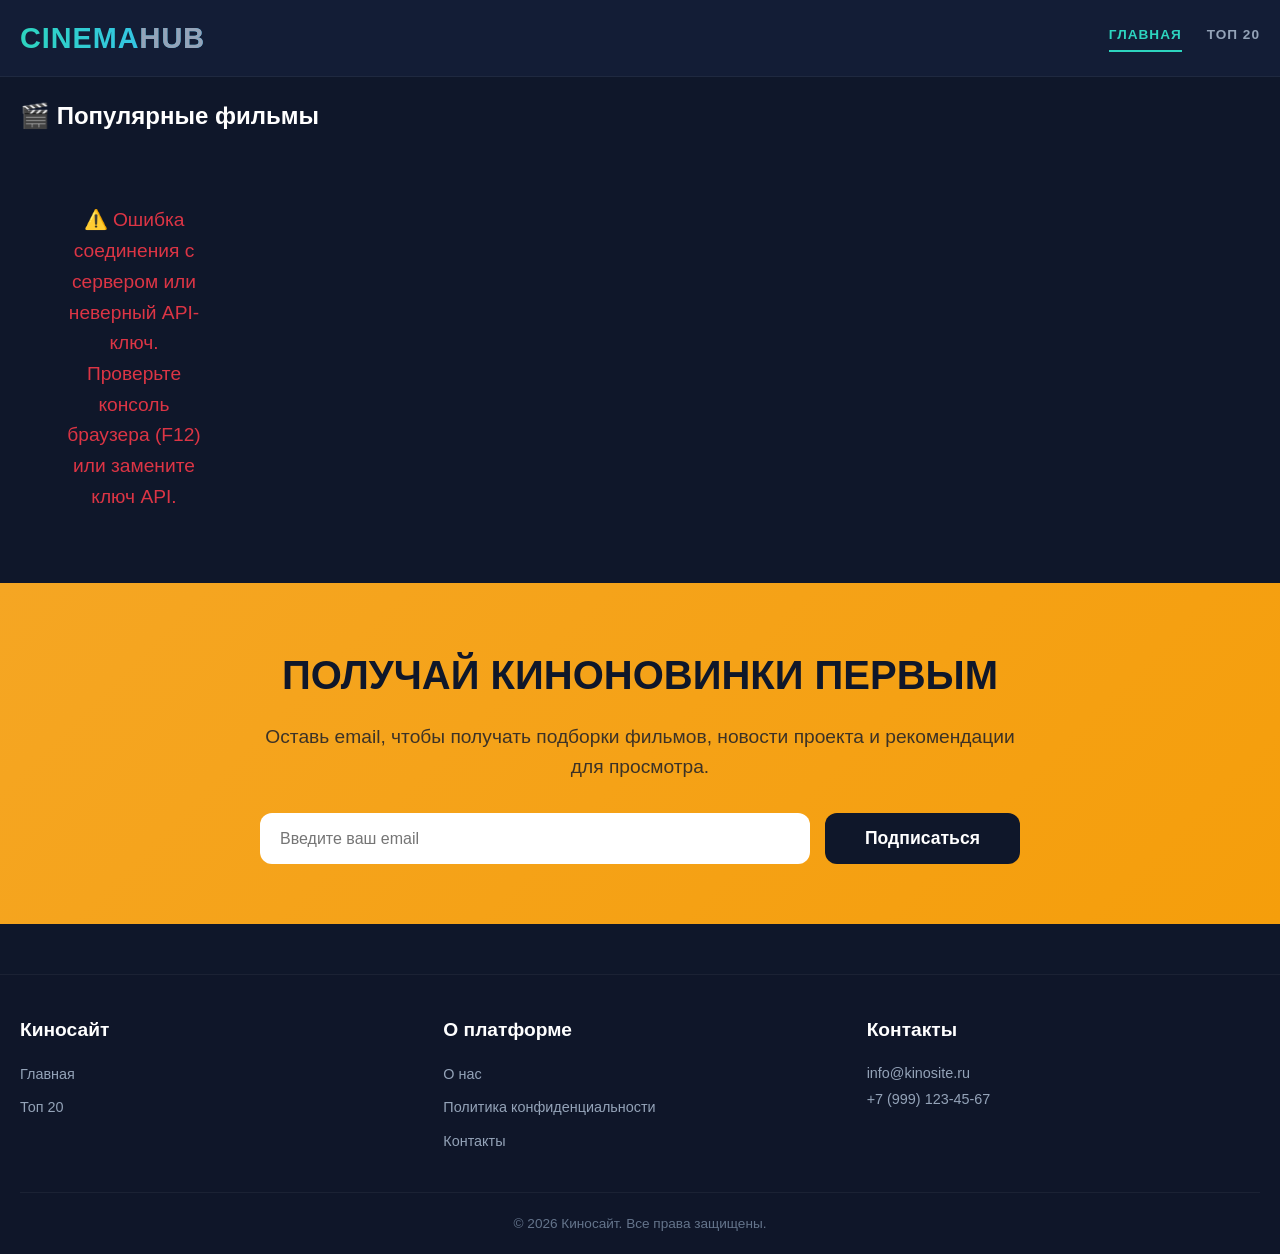
==== commit 41dafd87: "Add files via upload" ====
--- a/index.html
+++ b/index.html
@@ -3,760 +3,71 @@
 <head>
     <meta charset="UTF-8">
     <meta name="viewport" content="width=device-width, initial-scale=1.0">
-    <title>Лего-Студия Вологда — API проект</title>
-    <link rel="preconnect" href="https://fonts.googleapis.com">
-    <link rel="preconnect" href="https://fonts.gstatic.com" crossorigin>
-    <link href="https://fonts.googleapis.com/css2?family=Montserrat:wght@500;700;800;900&display=swap" rel="stylesheet">
-    <link rel="stylesheet" href="https://cdnjs.cloudflare.com/ajax/libs/font-awesome/6.0.0-beta3/css/all.min.css">
-    <link rel="stylesheet" href="style.css">
-        <!-- Open Graph мета-теги для соцсетей и мессенджеров (Лего-Студия MIRACLE) -->
-    <meta property="og:title" content="Лего-Студия MIRACLE Вологда — занятия для детей 4–9 лет">
-    <meta property="og:description" content="Развиваем будущих инженеров! Увлекательные занятия по легоконструированию и робототехнике в Вологде. Мини-группы, опытный наставник, яркие эмоции. Запишитесь на пробное занятие!">
-    <!-- Ссылка на картинку-превью  -->
-    <meta property="og:image" content="https://vladislavilinskij3-glitch.github.io/Lego-site3/лого.png">
-    <meta property="og:type" content="website">
-    <meta property="og:url" content="https://vladislavilinskij3-glitch.github.io/Lego-site3/">
-    <!-- Цвет верхней панели на мобильных устройствах (красный) -->
-    <meta name="theme-color" content="#d20a11">
-    <!-- Иконка для вкладки браузера -->
-<link rel="icon" href="icon.png" type="image/png">
+    <title>Киносайт — Главная</title>
+    <link rel="stylesheet" href="css/style.css">
     <link rel="manifest" href="manifest.json">
-    <script src="https://vk.com/js/api/openapi.js?168" type="text/javascript"></script>
-    <script>
-      VK.init({ apiId: 54644249, onlyWidgets: true });
-      VK.Widgets.CommunityMessages("vk_community_messages", 239699604, {expandTimeout: 5000});
-    </script>
+    <link rel="icon" type="image/png" sizes="32x32" href="images/icon.png">
 </head>
 <body>
-    <!-- ================================================================= -->
-    <!--  ШАПКА САЙТА (Header)                                    -->
-    <!-- ================================================================= -->
     <header>
         <div class="container header-inner">
-            
-            <!-- Логотип студии -->
-            <div class="logo">
-                <i class="fas fa-cube"></i> Лего-Студия MIRACLE
-            </div>
-
-            <!-- Контактные данные и функционал шапки -->
-            <div class="contacts-top">
-                <!-- Ссылка на телефон -->
-                <a href="tel:+79211234567">
-                    <i class="fas fa-phone"></i> +7 (953) 515-19-11
-                </a>
-                
-                <!-- Выпадающий виджет сообщества ВКонтакте -->
-                <div class="vk-hover-container">
-                    <a href="https://vk.com/club239699604" target="_blank">
-                        <i class="fab fa-vk"></i> ВК Группа
-                    </a>
-                    <div class="vk-popup">
-                        <div style="background: white; border-radius: 8px; overflow: hidden; width: 280px; height: 320px; box-shadow: 0 10px 25px rgba(0,0,0,0.15);">
-                            <iframe src="https://vk.com/widget_community.php?gid=239699604&mode=1&width=280&height=320" width="280" height="320" frameborder="0" allow="autoplay; encrypted-media; fullscreen"></iframe>
-                        </div>
-                    </div>
-                </div>
-
-                <!-- Информация о текущем пользователе и кнопки авторизации -->
-                <span id="userStatus" style="font-weight:700;"></span>
-                <div class="auth-buttons" id="authButtons">
-                    <button class="outline" onclick="openModal('loginModal')">ВХОД</button>
-                    <button onclick="openModal('registerModal')">РЕГИСТРАЦИЯ</button>
-                    <button id="install-btn" style="display: none; flex-shrink: 0; padding: 8px 16px; background: #f7971e; color: #fff; border: none; border-radius: 8px; font-weight: bold; cursor: pointer; font-size: 0.9rem; box-shadow: 0 2px 4px rgba(0,0,0,0.2);">
-            📲 На телефон
-                    </button>
-                </div>
-
-               
-                <button id="themeToggle" style="border: none; background: transparent; font-size: 1.5rem; cursor: pointer; margin-left: 8px;">🌙</button>
-
-                
-                <button id="logoutBtn" style="display:none; border: none; background: transparent; font-weight: 800; cursor: pointer;" onclick="logout()">Выход</button>
-            </div>
+            <div class="logo"><a href="index.html">CINEMA<span style="-webkit-text-fill-color: #94a3b8;">HUB</span></a></div>
+            <nav>
+                <a href="index.html">Главная</a>
+                <a href="top20.html">Топ 20</a>
+            </nav>
         </div>
     </header>
 
-    <!-- ================================================================= -->
-    <!--   ГЛАВНЫЙ ЭКРАН (Hero Section)                           -->
-    <!-- ================================================================= -->
-    <section class="hero">
+    <main class="container">
+        <h2 style="color:#fff; margin-top:20px;">🎬 Популярные фильмы</h2>
+        <div id="movies-container" class="movies-grid"></div>
+        <div id="pagination"></div>
+    </main>
+
+    <section class="newsletter-section">
         <div class="container">
-            <h1>ШКОЛА ЛЕГО<br>ИНЖЕНЕРОВ</h1>
-            <p>Развиваем будущих инженеров с 4 до 12 лет. Увлекательные занятия по легоконструированию и робототехнике в Вологде.</p>
-            <button class="btn-primary" onclick="openModal('trialModal')">ЗАПИСАТЬСЯ НА ПРОБНОЕ</button>
-        </div>
-    </section>
-
-    <!-- ================================================================= -->
-    <!--   ПРЕИМУЩЕСТВА КОМПАНИИ (Benefits)                        -->
-    <!-- ================================================================= -->
-    <section>
-        <div class="container">
-            <h2>Почему выбирают нас</h2>
-            <div class="benefits-grid">
-                <div class="benefit-card">
-                    <i class="fas fa-people-arrows"></i>
-                    <h3>Мини-группы</h3>
-                    <p>Не более 4–5 детей за одним столом — каждому достаточно внимания.</p>
-                </div>
-                <div class="benefit-card">
-                    <i class="fas fa-microchip"></i>
-                    <h3>Инженерное мышление</h3>
-                    <p>Сборка механизмов, работа с моторами и программирование роботов.</p>
-                </div>
-                <div class="benefit-card">
-                    <i class="fas fa-calendar-week"></i>
-                    <h3>Удобный график</h3>
-                    <p>Будние вечера после садика, суббота — группы с 10 утра.</p>
-                </div>
-                <div class="benefit-card">
-                    <i class="fas fa-hand-holding-usd"></i>
-                    <h3>Доступные цены</h3>
-                    <p>Абонемент от 2 800 ₽/мес. Есть разовые, интенсивные программы.</p>
-                </div>
+            <h2>Получай киноновинки первым</h2>
+            <p>Оставь email, чтобы получать подборки фильмов, новости проекта и рекомендации для просмотра.</p>
+            <div class="newsletter-form">
+                <input type="email" id="newsletter-email" placeholder="Введите ваш email">
+                <button id="subscribe-newsletter-btn">Подписаться</button>
             </div>
         </div>
     </section>
 
-    <!-- ================================================================= -->
-    <!--   КАТАЛОГ УСЛУГ (Services)                                -->
-    <!--  (Карточки генерируются динамически через JavaScript)            -->
-    <!-- ================================================================= -->
-    <section style="background:#fff;">
+    <footer>
         <div class="container">
-            <h2>Наши услуги</h2>
-            <div class="services-grid" id="servicesContainer"></div>
-        </div>
-    </section>
-
-    <!-- ================================================================= -->
-    <!--  РАСПИСАНИЕ И СТОИМОСТЬ (Schedule & Prices)              -->
-    <!-- ================================================================= -->
-    <section>
-        <div class="container">
-            <h2>Расписание и цены</h2>
-            <div class="schedule-table">
-                <div>
-                    <h3><i class="far fa-clock" style="margin-right:8px; color:var(--red);"></i> Расписание</h3>
-                    <div class="price-item"><span><b>Пн–Пт (вечер)</b></span><span>17:10 / 18:30</span></div>
-                    <div class="price-item"><span><b>Суббота</b></span><span>с 10:00 (до 5 групп)</span></div>
-                    <div class="price-item"><span><b>Индивидуально</b></span><span>по договорённости</span></div>
+            <div class="footer-inner">
+                <div class="footer-col">
+                    <h4>Киносайт</h4>
+                    <ul>
+                        <li><a href="index.html">Главная</a></li>
+                        <li><a href="top20.html">Топ 20</a></li>
+                    </ul>
                 </div>
-                <div>
-                    <h3><i class="fas fa-ruble-sign" style="margin-right:8px; color:var(--red);"></i> Стоимость</h3>
-                    <div class="price-item"><span>Абонемент (месяц)</span><span>2 800 ₽</span></div>
-                    <div class="price-item"><span>Разовое занятие</span><span>800 ₽</span></div>
-                    <div class="price-item"><span>Интенсив (5 дней)</span><span>7 000 ₽</span></div>
-                    <div class="price-item"><span>Подарочный сертификат</span><span>1 400 ₽</span></div>
+                <div class="footer-col">
+                    <h4>О платформе</h4>
+                    <ul>
+                        <li><a href="#">О нас</a></li>
+                        <li><a href="#">Политика конфиденциальности</a></li>
+                        <li><a href="#">Контакты</a></li>
+                    </ul>
+                </div>
+                <div class="footer-col">
+                    <h4>Контакты</h4>
+                    <div class="footer-contact">
+                        <p>info@kinosite.ru</p>
+                        <p>+7 (999) 123-45-67</p>
+                    </div>
                 </div>
             </div>
-            <div style="text-align:center; margin-top:40px;">
-                <button class="btn-primary" style="background:var(--red); color:#fff; border: 2px solid var(--red);" onclick="openModal('trialModal')">ЗАПИСАТЬСЯ НА ПРОБНЫЙ</button>
-            </div>
-        </div>
-    </section>
-
-    <!-- ================================================================= -->
-    <!--  ОТЗЫВЫ РОДИТЕЛЕЙ (Reviews)                              -->
-    <!-- ================================================================= -->
-    <section>
-        <div class="container">
-            <h2>Отзывы родителей</h2>
-            <div class="reviews-container" id="reviewsContainer"></div>
-            <div style="text-align:center;">
-                <button class="btn-primary" style="background:#1a1a1a; color:#fff; border: 2px solid #1a1a1a;" onclick="openModal('reviewModal')">ОСТАВИТЬ ОТЗЫВ</button>
-            </div>
-        </div>
-    </section>
-
-    <!-- ================================================================= -->
-    <!--  КОНТАКТЫ (Contacts)                                     -->
-    <!-- ================================================================= -->
-    <section style="background:#fff;">
-        <div class="container contact-block">
-            <h2>Контакты</h2>
-            <div style="text-align:center; font-size:1.1rem;">
-                <p><i class="fas fa-map-marker-alt" style="color:var(--red); margin-right:8px;"></i>Мы находимся по адресу: ул. Герцена, 63 (204 каб)</p>
-                <p><i class="fas fa-phone" style="color:var(--red); margin-right:8px;"></i> <a href="tel:+79211234567">+7 (953) 515-19-11</a></p>
-                <p><i class="fab fa-vk" style="color:var(--red); margin-right:8px;"></i> <a href="https://vk.com/club239699604" target="_blank">Написать в сообществе ВК</a></p>
-                <button class="btn-primary" style="background:#00a651; color:#fff; border: 2px solid #00a651; margin-top:25px;" onclick="openModal('contactModal')">НАПИСАТЬ НАМ</button>
-            </div>
-        </div>
-    </section>
-
-    <!-- ================================================================= -->
-    <!--  ПОДВАЛ САЙТА (Footer)                                   -->
-    <!-- ================================================================= -->
-    <footer>
-        <div class="container">
-            <p>© 2025 Лего-Студия Вологда. Все кубики сложены с любовью.</p>
-            <div class="social-links" style="margin-top:15px;">
-                <a href="https://vk.com/club239699604" target="_blank"><i class="fab fa-vk"></i></a>
-                <a href="#"><i class="fab fa-telegram-plane"></i></a>
+            <div class="footer-bottom">
+                <p>© 2026 Киносайт. Все права защищены.</p>
             </div>
         </div>
     </footer>
 
-    <!-- ================================================================= -->
-    <!--  БЛОК 9: МОДАЛЬНЫЕ ОКНА (Modals)                                 -->
-    <!--  Позволяют пользователю взаимодействовать с сайтом без ухода     -->
-    <!--  с текущей страницы.                                             -->
-    <!-- ================================================================= -->
-
-    <!-- Модальное окно: Вход в личный кабинет -->
-    <div class="modal" id="loginModal">
-        <div class="modal-content">
-            <span class="close-modal" onclick="closeModal('loginModal')">&times;</span>
-            <h2 style="text-transform:uppercase;">Вход</h2>
-            <form id="loginForm">
-                <input type="email" placeholder="Email" required>
-                <input type="password" placeholder="Пароль" required>
-                <button type="submit">Войти</button>
-            </form>
-        </div>
-    </div>
-
-    <!-- Модальное окно: Регистрация нового пользователя -->
-    <div class="modal" id="registerModal">
-        <div class="modal-content">
-            <span class="close-modal" onclick="closeModal('registerModal')">&times;</span>
-            <h2 style="text-transform:uppercase;">Регистрация</h2>
-            <form id="registerForm">
-                <input type="text" placeholder="Имя" required>
-                <input type="email" placeholder="Email" required>
-                <input type="password" placeholder="Пароль" required>
-                <button type="submit">Зарегистрироваться</button>
-            </form>
-        </div>
-    </div>
-
-    <!-- Модальное окно: Запись на пробное занятие -->
-    <div class="modal" id="trialModal">
-        <div class="modal-content">
-            <span class="close-modal" onclick="closeModal('trialModal')">&times;</span>
-            <h2 style="text-transform:uppercase;">Пробное занятие</h2>
-            <form id="trialForm">
-                <input type="text" placeholder="Ваше имя" required>
-                <input type="tel" placeholder="Телефон" required>
-                <input type="number" placeholder="Возраст ребёнка" min="4" max="12" required>
-                <button type="submit">Записаться</button>
-            </form>
-        </div>
-    </div>
-
-    <!-- Модальное окно: Добавление отзыва -->
-    <div class="modal" id="reviewModal">
-        <div class="modal-content">
-            <span class="close-modal" onclick="closeModal('reviewModal')">&times;</span>
-            <h2 style="text-transform:uppercase;">Ваш отзыв</h2>
-            <form id="reviewForm">
-                <input type="text" placeholder="Ваше имя" required>
-                <div class="star-rating" id="starRating">
-                    <span data-value="5">★</span>
-                    <span data-value="4">★</span>
-                    <span data-value="3">★</span>
-                    <span data-value="2">★</span>
-                    <span data-value="1">★</span>
-                </div>
-                <textarea rows="4" placeholder="Поделитесь впечатлениями" required></textarea>
-                <button type="submit">Отправить</button>
-            </form>
-        </div>
-    </div>
-
-    <!-- Модальное окно: Написать сообщение владельцу -->
-    <div class="modal" id="contactModal">
-        <div class="modal-content">
-            <span class="close-modal" onclick="closeModal('contactModal')">&times;</span>
-            <h2 style="text-transform:uppercase;">Напишите нам</h2>
-            <form id="contactForm">
-                <input type="text" placeholder="Имя" required>
-                <input type="email" placeholder="Email">
-                <textarea rows="4" placeholder="Сообщение" required></textarea>
-                <button type="submit">Отправить</button>
-            </form>
-        </div>
-    </div>
-
-    <!-- Модальное окно: Просмотр увеличенного изображения -->
-    <div class="modal" id="imageModal">
-        <div class="modal-content">
-            <span class="close-modal" style="color:#fff; right:25px;" onclick="closeModal('imageModal')">&times;</span>
-            <img id="modalImage" src="" alt="Фото студии">
-        </div>
-    </div>
-    <script>
-    let deferredPrompt;
-
-    // 1. Слушаем событие готовности к установке
-    window.addEventListener('beforeinstallprompt', (e) => {
-        e.preventDefault();
-        deferredPrompt = e;
-        
-        // 2. Показываем кнопку 
-        document.getElementById('install-btn').style.display = 'flex';
-        console.log('Приложение готово к установке!');
-    });
-
-    // 3. Обработчик нажатия на кнопку
-    document.getElementById('install-btn').addEventListener('click', async () => {
-        if (deferredPrompt) {
-            deferredPrompt.prompt();
-            const result = await deferredPrompt.userChoice;
-            console.log('Результат установки:', result.outcome);
-            deferredPrompt = null;
-            document.getElementById('install-btn').style.display = 'none';
-        }
-    });
-
-    // 4. Если браузер не поддерживает установку, прячем кнопку навсегда
-    window.addEventListener('appinstalled', () => {
-        console.log('Приложение было успешно установлено!');
-        document.getElementById('install-btn').style.display = 'none';
-    });
-</script>
-    <script>
-    if ('serviceWorker' in navigator) {
-        navigator.serviceWorker.register('sw.js')
-            .then(() => console.log('Service Worker зарегистрирован!'))
-            .catch((err) => console.error('Ошибка SW:', err));
-    }
-</script>
-</body>
-
-        <script>
-            //=============================================
-        //  БЛОК 1: УПРАВЛЕНИЕ МОДАЛЬНЫМИ ОКНАМИ
-        
-        // Функция открытия модального окна. Блокирует прокрутку страницы за ним.
-        function openModal(id) {
-            document.getElementById(id).classList.add('active');
-            document.body.style.overflow = 'hidden';
-
-            // Если открывается окно отзывов, подставляем имя авторизованного пользователя
-            if (id === 'reviewModal') {
-                const user = getCurrentUser();
-                const inputName = document.querySelector('#reviewModal input[type="text"]');
-                if (user && inputName) {
-                    inputName.value = user.name;
-                    inputName.readOnly = true; // Запрещаем менять имя
-                }
-            }
-        }
-
-        // Функция закрытия модального окна. Возвращает прокрутку.
-        function closeModal(id) {
-            document.getElementById(id).classList.remove('active');
-            document.body.style.overflow = 'auto';
-        }
-
-        // Закрытие окна при клике на тёмный фон вокруг него
-        window.onclick = function(event) {
-            if (event.target.classList.contains('modal')) {
-                event.target.classList.remove('active');
-                document.body.style.overflow = 'auto';
-            }
-        }
-
-
-        // =================================================================
-        //  БЛОК 2: РЕГИСТРАЦИЯ, ВХОД И УПРАВЛЕНИЕ ПОЛЬЗОВАТЕЛЯМИ
-        // =================================================================
-
-        // Ключи для хранения данных в локальном хранилище браузера (localStorage)
-        const USERS_KEY = 'lego_studio_users';
-        const CURRENT_USER_KEY = 'lego_studio_current_user';
-
-        // Получение списка всех зарегистрированных пользователей
-        function getUsers() {
-            return JSON.parse(localStorage.getItem(USERS_KEY) || '[]');
-        }
-
-        // Сохранение списка пользователей
-        function saveUsers(users) {
-            localStorage.setItem(USERS_KEY, JSON.stringify(users));
-        }
-        // Установка текущего пользователя после входа или регистрации
-        function setCurrentUser(user) {
-            localStorage.setItem(CURRENT_USER_KEY, JSON.stringify(user));
-            updateAuthUI();
-        }
-        // Получение данных текущего пользователя
-        function getCurrentUser() {
-            return JSON.parse(localStorage.getItem(CURRENT_USER_KEY) || 'null');
-        }
-        // Выход из аккаунта
-        function logout() {
-            localStorage.removeItem(CURRENT_USER_KEY);
-            updateAuthUI();
-        }
-        // Обновление интерфейса (скрыть кнопки входа/регистрации, показать имя)
-        function updateAuthUI() {
-            const user = getCurrentUser();
-            const authBtns = document.getElementById('authButtons');
-            const logoutBtn = document.getElementById('logoutBtn');
-            const statusSpan = document.getElementById('userStatus');
-            if (user) {
-                authBtns.style.display = 'none';
-                logoutBtn.style.display = 'inline-block';
-                statusSpan.textContent = `👋 ${user.name}`;
-            } else {
-                authBtns.style.display = 'flex';
-                logoutBtn.style.display = 'none';
-                statusSpan.textContent = '';
-            }
-        }
-        // =================================================================
-        //  БЛОК 3: ОБРАБОТЧИКИ ФОРМ И ВАЛИДАЦИЯ
-        // =================================================================
-
-        // Обработка формы регистрации
-        document.getElementById('registerForm').addEventListener('submit', function(e) {
-            e.preventDefault(); 
-
-            const inputs = this.querySelectorAll('input');
-            const name = inputs[0].value.trim();
-            const email = inputs[1].value.trim();
-            const password = inputs[2].value;
-
-            const users = getUsers();
-            if (users.find(u => u.email === email)) {
-                alert('Пользователь с таким email уже существует');
-                return;
-            }
-
-            // Сохраняем нового пользователя
-            users.push({ name, email, password });
-            saveUsers(users);
-            setCurrentUser({ name, email, password });
-            closeModal('registerModal');
-            this.reset();
-        });
-
-        // Обработка формы входа
-        document.getElementById('loginForm').addEventListener('submit', function(e) {
-            e.preventDefault();
-
-            const inputs = this.querySelectorAll('input');
-            const email = inputs[0].value.trim();
-            const password = inputs[1].value;
-
-            const users = getUsers();
-            const user = users.find(u => u.email === email && u.password === password);
-
-            if (!user) {
-                alert('Неверный email или пароль');
-                return;
-            }
-
-            setCurrentUser(user);
-            closeModal('loginModal');
-            this.reset();
-        });
-
-        // Обработка формы "Записаться на пробное занятие" (с валидацией)
-        document.getElementById('trialForm').addEventListener('submit', function(e) {
-            e.preventDefault();
-
-            const name = this.querySelector('input[placeholder="Ваше имя"]').value.trim();
-            const phone = this.querySelector('input[placeholder="Телефон"]').value.trim();
-            const age = this.querySelector('input[placeholder="Возраст ребёнка"]').value.trim();
-
-            // Проверка на заполнение полей
-            if (!name || !phone || !age) {
-                alert('Пожалуйста, заполните все поля формы!');
-                return;
-            }
-            // Проверка длины номера телефона
-            if (phone.length < 10) {
-                alert('Пожалуйста, введите корректный номер телефона!');
-                return;
-            }
-
-            // Вывод данных в консоль (критерий преподавателя)
-            console.log('📝 Новая заявка (пробное занятие):', { name, phone, age });
-            alert('Спасибо! Ваша заявка принята (данные выведены в консоль).');
-
-            this.reset();
-            closeModal('trialModal');
-        });
-
-        // Обработка формы обратной связи (с валидацией)
-        document.getElementById('contactForm').addEventListener('submit', function(e) {
-            e.preventDefault();
-
-            const name = this.querySelector('input[placeholder="Имя"]').value.trim();
-            const email = this.querySelector('input[placeholder="Email"]').value.trim();
-            const message = this.querySelector('textarea').value.trim();
-
-            if (!name || !email || !message) {
-                alert('Пожалуйста, заполните все поля формы!');
-                return;
-            }
-            // Простая проверка на наличие @ и точки в email
-            if (!email.includes('@') || !email.includes('.')) {
-                alert('Пожалуйста, введите корректный адрес электронной почты!');
-                return;
-            }
-
-            console.log('📩 Новое сообщение (обратная связь):', { name, email, message });
-            alert('Спасибо! Ваше сообщение отправлено (данные выведены в консоль).');
-
-            this.reset();
-            closeModal('contactModal');
-        });
-
-
-        // =================================================================
-        //  БЛОК 4: РЕЙТИНГ И ОТЗЫВЫ
-        // =================================================================
-
-        let selectedRating = 0;
-        const stars = document.querySelectorAll('#starRating span');
-
-        // При клике на звезду запоминаем её значение и перекрашиваем
-        stars.forEach(star => {
-            star.addEventListener('click', function() {
-                selectedRating = parseInt(this.getAttribute('data-value'));
-                updateStars();
-            });
-        });
-
-        function updateStars() {
-            stars.forEach(s => {
-                if (parseInt(s.getAttribute('data-value')) <= selectedRating) {
-                    s.classList.add('active');
-                } else {
-                    s.classList.remove('active');
-                }
-            });
-        }
-
-        const REVIEWS_KEY = 'lego_studio_reviews';
-
-        function getReviews() {
-            return JSON.parse(localStorage.getItem(REVIEWS_KEY) || '[]');
-        }
-        function saveReviews(reviews) {
-            localStorage.setItem(REVIEWS_KEY, JSON.stringify(reviews));
-        }
-
-        // Отрисовка сохраненных отзывов
-        function renderReviews() {
-            const container = document.getElementById('reviewsContainer');
-            const reviews = getReviews();
-
-            if (reviews.length === 0) {
-                container.innerHTML = '<p style="text-align:center; font-weight:600;">Пока нет отзывов. Будьте первым!</p>';
-                return;
-            }
-
-            container.innerHTML = reviews.map(r => `
-                <div class="review-card">
-                    <div class="review-header">
-                        <span>${r.name}</span>
-                        <div class="review-stars">${'★'.repeat(r.rating)}${'☆'.repeat(5-r.rating)}</div>
-                    </div>
-                    <p>${r.text}</p>
-                </div>
-            `).join('');
-        }
-
-        // Обработка формы добавления нового отзыва
-        document.getElementById('reviewForm').addEventListener('submit', function(e) {
-            e.preventDefault();
-
-            const currentUser = getCurrentUser();
-            if (!currentUser) {
-                alert('Оставлять отзывы могут только авторизованные пользователи.');
-                closeModal('reviewModal');
-                this.reset();
-                selectedRating = 0;
-                updateStars();
-                return;
-            }
-
-            const name = this.querySelector('input').value.trim();
-            const text = this.querySelector('textarea').value.trim();
-
-            if (!selectedRating) {
-                alert('Пожалуйста, поставьте оценку');
-                return;
-            }
-
-            const reviews = getReviews();
-            reviews.unshift({ name, rating: selectedRating, text });
-            saveReviews(reviews);
-            renderReviews();
-
-            closeModal('reviewModal');
-            this.reset();
-            selectedRating = 0;
-            updateStars();
-        });
-
-
-        // =================================================================
-        //  БЛОК 5: БИЗНЕС-ДАННЫЕ И СЛАЙДЕР УСЛУГ
-        // =================================================================
-
-        // Функция для открытия любой картинки на полный экран (используется в слайдере)
-        function openImage(url) {
-            document.getElementById('modalImage').src = url;
-            openModal('imageModal');
-        }
-
-        // Базовые данные для карточек (названия, цены, описания и пути к локальным картинкам, на случай если картинки не загрузятся с сервера)
-        const servicesData = [
-            { id: 'service1', price: '7 000 ₽ / 5 дней', title: 'LEGO-ИНТЕНСИВ', desc: 'Мини-лагерь на каникулах для детей 6-9 лет.', images: ['./intensiv/1.jpg'] },
-            { id: 'service2', price: '2 800 ₽ / мес', title: 'Курс ВАЛЛИ 1 (4-5 лет)', desc: 'Знакомство с механизмами и деталями.', images: ['./valli1/1.jpg'] },
-            { id: 'service3', price: '2 800 ₽ / мес', title: 'Курс ВАЛЛИ 2 (5-6 лет)', desc: 'Переход к Lego WeDo 2.0. Азы программирования.', images: ['./valli2/1.jpg'] },
-            { id: 'service4', price: '2 800 ₽ / мес', title: 'Курс ВАЛЛИ 3 (6-7 лет)', desc: 'Усложненные модели на Lego WeDo 2.0.', images: ['./valli3/1.jpg'] },
-            { id: 'service5', price: '2 800 ₽ / мес', title: 'Курс ВАЛЛИ 4 (7-8 лет)', desc: 'Самостоятельная сборка и написание кода.', images: ['./valli4/1.jpg'] },
-            { id: 'service6', price: '800 ₽', title: 'Разовое занятие', desc: 'Подбор модели под возраст ребенка.', images: ['./razovoe/1.jpg'] },
-            { id: 'service7', price: '1 400 ₽', title: 'Подарочный сертификат', desc: 'Сертификат на сумму 1400 рублей.', images: ['./certificate/1.jpg'] }
-        ];
-
-        // Функция отрисовки карточек услуг
-        function renderServices(data) {
-            const container = document.getElementById('servicesContainer');
-
-            // HTML для каждой карточки
-            container.innerHTML = data.map(service => `
-                <div class="service-card">
-                    <div class="service-img-slider">
-                        <div class="slider-wrapper">
-                            ${service.images.map((img, idx) => `<img src="${img}" alt="${service.title}" class="slide ${idx === 0 ? 'active' : ''}">`).join('')}
-                        </div>
-                        <button class="slider-arrow prev">❮</button>
-                        <button class="slider-arrow next">❯</button>
-                        <div class="slider-dots">
-                            ${service.images.map((_, idx) => `<span class="dot ${idx === 0 ? 'active' : ''}"></span>`).join('')}
-                        </div>
-                    </div>
-                    <div class="service-body">
-                        <div class="service-price">${service.price}</div>
-                        <div class="service-title">${service.title}</div>
-                        <div class="service-desc">${service.desc}</div>
-                        <button class="service-btn" onclick="openModal('trialModal')">Записаться</button>
-                    </div>
-                </div>
-            `).join('');
-
-            // После того как HTML вставили, включаем логику слайдера для этих новых карточек
-            initSliders();
-        }
-
-        // Функция инициализации слайдеров внутри каждой карточки
-        function initSliders() {
-            document.querySelectorAll('.service-img-slider').forEach(slider => {
-                const wrapper = slider.querySelector('.slider-wrapper');
-                const slides = wrapper.querySelectorAll('.slide');
-                const dots = slider.querySelectorAll('.dot');
-                const prevBtn = slider.querySelector('.prev');
-                const nextBtn = slider.querySelector('.next');
-                let currentIndex = 0;
-
-                function updateSlider(index) {
-                    if (index < 0) index = slides.length - 1;
-                    if (index >= slides.length) index = 0;
-                    currentIndex = index;
-                    wrapper.style.transform = `translateX(-${currentIndex * 100}%)`;
-                    dots.forEach((dot, i) => dot.classList.toggle('active', i === currentIndex));
-                }
-
-                // Кнопки "Влево" и "Вправо"
-                prevBtn.addEventListener('click', (e) => { e.stopPropagation(); updateSlider(currentIndex - 1); });
-                nextBtn.addEventListener('click', (e) => { e.stopPropagation(); updateSlider(currentIndex + 1); });
-
-                // Точки под слайдером
-                dots.forEach((dot, i) => dot.addEventListener('click', (e) => { e.stopPropagation(); updateSlider(i); }));
-
-                // Клик по самой картинке открывает её на весь экран
-                slider.addEventListener('click', () => {
-                    const activeImage = slides[currentIndex].getAttribute('src');
-                    if (activeImage) openImage(activeImage);
-                });
-            });
-        }
-
-
-        // =================================================================
-        //  БЛОК 6: ЗАГРУЗКА КАРТИНОК ЧЕРЕЗ ВНЕШНИЙ API (GIPHY)
-        // =================================================================
-
-        async function loadServicesFromAPI() {
-            //  API-ключ от сервиса GIPHY
-            const API_KEY = 'mgiTHV5KqFx4W5DpwrKQxMxQaIbghtVT'; 
-
-            try {
-                // 1. Отправляем GET-запрос на сервер GIPHY через функцию fetch
-                const response = await fetch(
-                    `https://api.giphy.com/v1/gifs/search?api_key=${API_KEY}&q=lego+robot&limit=7&rating=g`
-                );
-
-                // Проверяем, пришел ли успешный ответ от сервера
-                if (!response.ok) {
-                    throw new Error('Ошибка соединения с Giphy');
-                }
-
-                // 2. Превращаем сырой ответ сервера (JSON-строку) в понятный JS-объект
-                const data = await response.json();
-
-                // 3. Заменяем локальные пути на картинки, полученные из API
-                const mixedServices = servicesData.map((service, index) => {
-                    // В ответе от Giphy массив данных лежит в поле data
-                    if (data.data && data.data[index]) {
-                        service.images = [data.data[index].images.original.url];
-                    }
-                    return service;
-                });
-
-                console.log(' Услуги загружены! Картинки подтянуты через API Giphy.');
-                renderServices(mixedServices);
-
-            } catch (error) {
-                // Если что-то пошло не так (нет интернета или неверный ключ),
-                // мы используем локальные картинки из папок valli1, intensiv и т.д.
-                console.error('❌ Ошибка API Giphy, используем локальные картинки:', error);
-                renderServices(servicesData);
-            }
-        }
-
-
-        // =================================================================
-        //  БЛОК 7: ПЕРЕКЛЮЧЕНИЕ ТЕМЫ (Светлая / Тёмная) С СОХРАНЕНИЕМ В localStorage
-        // =================================================================
-
-        const themeToggle = document.getElementById('themeToggle');
-        const currentTheme = localStorage.getItem('theme');
-
-        if (currentTheme === 'dark') {
-            document.body.classList.add('dark-theme');
-            themeToggle.textContent = '☀️';
-        }
-
-        themeToggle.addEventListener('click', function() {
-            document.body.classList.toggle('dark-theme');
-
-            if (document.body.classList.contains('dark-theme')) {
-                localStorage.setItem('theme', 'dark');
-                themeToggle.textContent = '☀️';
-            } else {
-                localStorage.setItem('theme', 'light');
-                themeToggle.textContent = '🌙';
-            }
-        });
-
-
-        // =================================================================
-        //  БЛОК 8: ИНИЦИАЛИЗАЦИЯ САЙТА ПРИ ЗАГРУЗКЕ СТРАНИЦЫ
-        // =================================================================
-
-        updateAuthUI();          // Проверяем, может быть пользователь уже вошел
-        renderReviews();         // Загружаем и показываем сохраненные отзывы
-        loadServicesFromAPI();   // Загружаем картинки через API
-    </script>
+    <script src="js/script.js"></script>
 </body>
 </html>
--- a/css/style.css
+++ b/css/style.css
@@ -0,0 +1,813 @@
+/* ==========================================================
+   СБРОС И ОСНОВНЫЕ НАСТРОЙКИ
+   ========================================================== */
+* {
+  margin: 0;
+  padding: 0;
+  box-sizing: border-box;
+}
+
+body {
+  font-family: 'Segoe UI', Roboto, sans-serif;
+  background: #0f172a;
+  color: #e2e8f0;
+  line-height: 1.6;
+}
+
+.container {
+  max-width: 1300px;
+  margin: 0 auto;
+  padding: 0 20px;
+}
+
+a {
+  text-decoration: none;
+  color: inherit;
+  transition: 0.3s;
+}
+
+ul {
+  list-style: none;
+}
+
+/* ==========================================================
+   ХЕДЕР И НАВИГАЦИЯ
+   ========================================================== */
+header {
+  position: sticky;
+  top: 0;
+  z-index: 100;
+  background: rgba(22, 34, 61, 0.7);
+  backdrop-filter: blur(12px);
+  -webkit-backdrop-filter: blur(12px);
+  border-bottom: 1px solid rgba(255, 255, 255, 0.05);
+  padding: 15px 0;
+}
+
+.header-inner {
+  display: flex;
+  justify-content: space-between;
+  align-items: center;
+  flex-wrap: wrap;
+  gap: 15px;
+}
+
+.logo a {
+  font-size: 1.8rem;
+  font-weight: 900;
+  letter-spacing: 1px;
+  background: linear-gradient(90deg, #2dd4bf, #38bdf8);
+  background-clip: text;
+  -webkit-background-clip: text;
+  -webkit-text-fill-color: transparent;
+  color: transparent;
+  display: flex;
+  align-items: center;
+}
+
+nav {
+  display: flex;
+  gap: 25px;
+  flex-wrap: wrap;
+}
+
+nav a {
+  font-weight: 700;
+  color: #94a3b8;
+  text-transform: uppercase;
+  letter-spacing: 1px;
+  font-size: 0.85rem;
+  border-bottom: 2px solid transparent;
+  padding-bottom: 4px;
+}
+
+nav a:hover,
+nav a.active {
+  color: #2dd4bf;
+  border-bottom-color: #2dd4bf;
+}
+
+/* ==========================================================
+   ПОИСК НА ГЛАВНОЙ
+   ========================================================== */
+.search-container {
+  margin: 40px 0 20px;
+  display: flex;
+  justify-content: center;
+  gap: 10px;
+}
+
+.search-input {
+  width: 100%;
+  max-width: 500px;
+  padding: 14px 20px;
+  background: rgba(30, 41, 59, 0.8);
+  border: 1px solid rgba(255, 255, 255, 0.1);
+  border-radius: 12px;
+  color: #fff;
+  font-size: 1rem;
+  outline: none;
+  transition: 0.3s;
+}
+
+.search-input:focus {
+  background: rgba(30, 41, 59, 1);
+  border-color: #2dd4bf;
+}
+
+.search-btn {
+  background: #2dd4bf;
+  border: none;
+  border-radius: 12px;
+  padding: 0 30px;
+  color: #0f172a;
+  font-weight: 700;
+  font-size: 1rem;
+  cursor: pointer;
+  transition: 0.3s;
+}
+
+.search-btn:hover {
+  background: #25b0a0;
+  transform: scale(1.02);
+}
+
+/* ==========================================================
+   СЕТКА КАРТОЧЕК (для главной)
+   ========================================================== */
+.movies-grid {
+  display: grid;
+  grid-template-columns: repeat(auto-fill, minmax(220px, 1fr));
+  gap: 25px;
+  margin: 30px 0;
+}
+
+.movie-card {
+  background: rgba(255, 255, 255, 0.03);
+  backdrop-filter: blur(8px);
+  -webkit-backdrop-filter: blur(8px);
+  border: 1px solid rgba(255, 255, 255, 0.05);
+  border-radius: 16px;
+  overflow: hidden;
+  cursor: pointer;
+  transition: all 0.3s ease;
+  position: relative;
+}
+
+.movie-card:hover {
+  transform: translateY(-10px);
+  background: rgba(255, 255, 255, 0.08);
+  border-color: rgba(45, 212, 191, 0.3);
+  box-shadow: 0 10px 30px rgba(45, 212, 191, 0.1);
+}
+
+.movie-poster {
+  width: 100%;
+  aspect-ratio: 2/3;
+  object-fit: cover;
+  background: #1e293b;
+}
+
+.movie-info {
+  padding: 15px;
+  display: flex;
+  flex-direction: column;
+  gap: 8px;
+}
+
+.movie-title {
+  font-size: 1rem;
+  font-weight: 700;
+  color: #fff;
+  line-height: 1.2;
+}
+
+.movie-meta {
+  display: flex;
+  justify-content: space-between;
+  align-items: center;
+  font-size: 0.85rem;
+}
+
+.rating {
+  padding: 4px 10px;
+  border-radius: 20px;
+  font-weight: 700;
+  font-size: 0.8rem;
+  background: #334155;
+  color: #fff;
+}
+
+.rating.green {
+  background: #10b981;
+}
+
+.rating.yellow {
+  background: #f59e0b;
+  color: #0f172a;
+}
+
+.rating.red {
+  background: #ef4444;
+}
+
+/* ==========================================================
+   СТРАНИЦА ФИЛЬМА (film.html)
+   ========================================================== */
+.film-page {
+  margin-top: 40px;
+}
+
+.film-hero {
+  display: flex;
+  gap: 40px;
+  margin-bottom: 40px;
+  align-items: flex-start;
+  flex-wrap: wrap;
+}
+
+.film-poster-large {
+  width: 300px;
+  flex-shrink: 0;
+  max-width: 100%;
+  border-radius: 16px;
+  object-fit: cover;
+  background: #1e293b;
+}
+
+.film-info {
+  flex: 1;
+  min-width: 280px;
+}
+
+.film-info h1 {
+  font-size: 2.8rem;
+  color: #fff;
+  margin-bottom: 10px;
+}
+
+.film-tags {
+  display: flex;
+  flex-wrap: wrap;
+  gap: 8px;
+  margin-bottom: 15px;
+}
+
+.film-tags span {
+  background: rgba(255, 255, 255, 0.05);
+  border: 1px solid rgba(255, 255, 255, 0.1);
+  padding: 4px 12px;
+  border-radius: 20px;
+  font-size: 0.9rem;
+  color: #94a3b8;
+}
+
+.film-rating-large {
+  font-size: 2rem;
+  font-weight: 700;
+  color: #2dd4bf;
+  margin-bottom: 20px;
+  display: flex;
+  align-items: center;
+  gap: 8px;
+}
+
+.film-description {
+  color: #cbd5e1;
+  font-size: 1rem;
+  line-height: 1.7;
+  margin-bottom: 30px;
+}
+
+.cast-section h3,
+.similar-section h3 {
+  color: #fff;
+  margin-bottom: 15px;
+  font-size: 1.5rem;
+}
+
+.cast-list {
+  display: grid;
+  grid-template-columns: repeat(auto-fill, minmax(140px, 1fr));
+  gap: 15px;
+  margin-bottom: 40px;
+}
+
+.cast-member {
+  background: rgba(255, 255, 255, 0.03);
+  backdrop-filter: blur(8px);
+  border-radius: 12px;
+  border: 1px solid rgba(255, 255, 255, 0.05);
+  padding: 10px;
+  text-align: center;
+}
+
+.cast-member img {
+  width: 80px;
+  height: 80px;
+  border-radius: 50%;
+  object-fit: cover;
+  margin-bottom: 8px;
+  background: #1e293b;
+}
+
+.cast-member .name {
+  font-weight: 600;
+  color: #fff;
+  font-size: 0.9rem;
+}
+
+.cast-member .role {
+  font-size: 0.8rem;
+  color: #64748b;
+}
+
+.similar-grid {
+  display: grid;
+  grid-template-columns: repeat(auto-fill, minmax(160px, 1fr));
+  gap: 20px;
+}
+
+.similar-card {
+  background: rgba(255, 255, 255, 0.03);
+  backdrop-filter: blur(8px);
+  border-radius: 12px;
+  border: 1px solid rgba(255, 255, 255, 0.05);
+  overflow: hidden;
+  transition: 0.3s;
+  cursor: pointer;
+}
+
+.similar-card:hover {
+  transform: translateY(-5px);
+  border-color: #2dd4bf;
+}
+
+.similar-card img {
+  width: 100%;
+  aspect-ratio: 2/3;
+  object-fit: cover;
+  background: #1e293b;
+}
+
+.similar-card .title {
+  padding: 10px;
+  font-weight: 600;
+  color: #fff;
+  font-size: 0.9rem;
+}
+
+/* ==========================================================
+   БЛОК ПОДПИСКИ (Оранжевый)
+   ========================================================== */
+.newsletter-section {
+  background: linear-gradient(135deg, #f5a623, #f59e0b);
+  padding: 60px 20px;
+  text-align: center;
+  color: #0f172a;
+}
+
+.newsletter-section .container {
+  max-width: 800px;
+}
+
+.newsletter-section h2 {
+  font-size: 2.5rem;
+  font-weight: 900;
+  margin-bottom: 15px;
+  text-transform: uppercase;
+}
+
+.newsletter-section p {
+  font-size: 1.2rem;
+  margin-bottom: 30px;
+  opacity: 0.8;
+}
+
+.newsletter-form {
+  display: flex;
+  justify-content: center;
+  gap: 15px;
+  flex-wrap: wrap;
+}
+
+.newsletter-form input {
+  flex: 1;
+  padding: 15px 20px;
+  border: none;
+  border-radius: 12px;
+  font-size: 1rem;
+  outline: none;
+  min-width: 200px;
+  color: #0f172a;
+}
+
+.newsletter-form button {
+  padding: 15px 40px;
+  background: #0f172a;
+  color: #fff;
+  border: none;
+  border-radius: 12px;
+  font-weight: 800;
+  font-size: 1.1rem;
+  cursor: pointer;
+  transition: 0.3s;
+}
+
+.newsletter-form button:hover {
+  background: #1e293b;
+  transform: scale(1.02);
+}
+
+/* ==========================================================
+   ПАГИНАЦИЯ (обычная для главной)
+   ========================================================== */
+.pagination {
+  display: flex;
+  justify-content: center;
+  align-items: center;
+  gap: 15px;
+  margin: 40px 0;
+}
+
+.pagination button {
+  background: rgba(255, 255, 255, 0.05);
+  border: 1px solid rgba(255, 255, 255, 0.1);
+  padding: 10px 20px;
+  color: #fff;
+  border-radius: 12px;
+  cursor: pointer;
+  transition: 0.3s;
+}
+
+.pagination button:hover:not(:disabled) {
+  background: #2dd4bf;
+  color: #0f172a;
+}
+
+.pagination button:disabled {
+  opacity: 0.5;
+  cursor: not-allowed;
+}
+
+.page-info {
+  color: #94a3b8;
+  font-weight: 600;
+}
+
+/* ==========================================================
+   СПЕЦИФИЧНЫЕ СТИЛИ ДЛЯ СТРАНИЦЫ TOP-250 (Список)
+   ========================================================== */
+.top-page {
+  margin-top: 30px;
+}
+
+.top-header h2 {
+  font-size: 2.4rem;
+  color: #fff;
+  margin-bottom: 25px;
+  font-weight: 900;
+  letter-spacing: -0.5px;
+}
+
+.top-controls {
+  display: flex;
+  flex-wrap: wrap;
+  justify-content: space-between;
+  align-items: center;
+  margin-bottom: 30px;
+  gap: 20px;
+}
+
+.top-tabs {
+  display: flex;
+  gap: 10px;
+}
+
+.top-tabs .tab-btn {
+  padding: 10px 20px;
+  border-radius: 30px;
+  color: #94a3b8;
+  font-weight: 700;
+  font-size: 0.95rem;
+  background: rgba(255, 255, 255, 0.03);
+  border: 1px solid transparent;
+  transition: 0.3s;
+  cursor: pointer;
+  text-decoration: none;
+}
+
+.top-tabs .tab-btn:hover {
+  color: #fff;
+  background: rgba(255, 255, 255, 0.08);
+}
+
+.top-tabs .tab-btn.active {
+  color: #0f172a;
+  background: #2dd4bf;
+  border-color: #2dd4bf;
+}
+
+.top-filter {
+  display: flex;
+  gap: 15px;
+  align-items: center;
+  flex-wrap: wrap;
+}
+
+.top-search-input {
+  padding: 10px 15px;
+  border-radius: 30px;
+  background: rgba(255, 255, 255, 0.05);
+  border: 1px solid rgba(255, 255, 255, 0.1);
+  color: #fff;
+  outline: none;
+  font-size: 0.9rem;
+  min-width: 180px;
+}
+
+.top-search-input:focus {
+  border-color: #2dd4bf;
+}
+
+.top-order-select {
+  padding: 10px 15px;
+  border-radius: 30px;
+  background: rgba(255, 255, 255, 0.05);
+  border: 1px solid rgba(255, 255, 255, 0.1);
+  color: #fff;
+  outline: none;
+  font-size: 0.9rem;
+  cursor: pointer;
+}
+
+.top-order-select option {
+  background: #0f172a;
+}
+
+.movies-list {
+  display: flex;
+  flex-direction: column;
+  gap: 12px;
+}
+
+.movie-row {
+  display: flex;
+  align-items: center;
+  background: rgba(255, 255, 255, 0.03);
+  backdrop-filter: blur(8px);
+  -webkit-backdrop-filter: blur(8px);
+  border-radius: 16px;
+  border: 1px solid rgba(255, 255, 255, 0.05);
+  padding: 15px 20px;
+  cursor: pointer;
+  transition: 0.3s;
+}
+
+.movie-row:hover {
+  background: rgba(255, 255, 255, 0.08);
+  transform: translateY(-3px);
+  border-color: #2dd4bf;
+}
+
+.row-number {
+  font-size: 2.8rem;
+  font-weight: 900;
+  color: #2dd4bf;
+  min-width: 60px;
+  text-align: center;
+  opacity: 0.6;
+  margin-right: 15px;
+  font-style: italic;
+}
+
+.row-poster {
+  width: 70px;
+  height: 100px;
+  border-radius: 8px;
+  object-fit: cover;
+  background: #1e293b;
+  margin-right: 20px;
+  flex-shrink: 0;
+}
+
+.row-info {
+  flex: 1;
+  display: flex;
+  flex-direction: column;
+  justify-content: center;
+}
+
+.row-title {
+  font-size: 1.2rem;
+  font-weight: 700;
+  color: #fff;
+  margin-bottom: 4px;
+}
+
+.row-meta {
+  font-size: 0.9rem;
+  color: #94a3b8;
+  display: flex;
+  gap: 15px;
+  flex-wrap: wrap;
+}
+
+.row-rating {
+  background: #f59e0b;
+  color: #0f172a;
+  font-weight: 800;
+  padding: 6px 12px;
+  border-radius: 8px;
+  font-size: 1.1rem;
+  min-width: 40px;
+  text-align: center;
+}
+
+.top-pagination {
+  display: flex;
+  justify-content: center;
+  align-items: center;
+  gap: 20px;
+  margin: 40px 0;
+}
+
+.top-pagination .page-btn {
+  width: 50px;
+  height: 50px;
+  border-radius: 50%;
+  background: rgba(255, 255, 255, 0.05);
+  border: 1px solid rgba(255, 255, 255, 0.1);
+  color: #fff;
+  font-size: 1.2rem;
+  cursor: pointer;
+  transition: 0.3s;
+  display: flex;
+  align-items: center;
+  justify-content: center;
+}
+
+.top-pagination .page-btn:hover:not(:disabled) {
+  background: #2dd4bf;
+  color: #0f172a;
+  border-color: #2dd4bf;
+}
+
+.top-pagination .page-btn:disabled {
+  opacity: 0.3;
+  cursor: not-allowed;
+}
+
+.top-pagination .page-info {
+  color: #94a3b8;
+  font-weight: 600;
+}
+
+/* ==========================================================
+   ПОДВАЛ (Footer)
+   ========================================================== */
+footer {
+  background: rgba(15, 23, 42, 0.95);
+  border-top: 1px solid rgba(255, 255, 255, 0.05);
+  padding: 40px 0 20px;
+  margin-top: 50px;
+}
+
+.footer-inner {
+  display: flex;
+  justify-content: space-between;
+  flex-wrap: wrap;
+  gap: 30px;
+}
+
+.footer-col {
+  flex: 1;
+  min-width: 200px;
+}
+
+.footer-col h4 {
+  color: #fff;
+  font-size: 1.2rem;
+  margin-bottom: 15px;
+}
+
+.footer-col ul {
+  list-style: none;
+}
+
+.footer-col ul li {
+  margin-bottom: 8px;
+}
+
+.footer-col ul li a {
+  color: #94a3b8;
+  transition: 0.3s;
+  font-size: 0.9rem;
+}
+
+.footer-col ul li a:hover {
+  color: #2dd4bf;
+}
+
+.footer-contact {
+  color: #94a3b8;
+  font-size: 0.9rem;
+  line-height: 1.8;
+}
+
+.footer-social {
+  display: flex;
+  gap: 10px;
+  margin-top: 15px;
+}
+
+.footer-social a {
+  display: flex;
+  align-items: center;
+  justify-content: center;
+  width: 40px;
+  height: 40px;
+  background: rgba(255, 255, 255, 0.05);
+  border-radius: 50%;
+  color: #94a3b8;
+  transition: 0.3s;
+}
+
+.footer-social a:hover {
+  background: #2dd4bf;
+  color: #0f172a;
+}
+
+.footer-bottom {
+  text-align: center;
+  border-top: 1px solid rgba(255, 255, 255, 0.05);
+  padding-top: 20px;
+  margin-top: 30px;
+  color: #64748b;
+  font-size: 0.85rem;
+}
+
+/* ==========================================================
+   АДАПТИВНОСТЬ
+   ========================================================== */
+@media (max-width: 768px) {
+  .header-inner {
+    flex-direction: column;
+    align-items: flex-start;
+  }
+
+  .film-hero {
+    flex-direction: column;
+    align-items: center;
+  }
+
+  .film-poster-large {
+    width: 100%;
+    max-width: 300px;
+  }
+
+  .film-info h1 {
+    font-size: 2rem;
+  }
+
+  .cast-list {
+    grid-template-columns: repeat(auto-fill, minmax(100px, 1fr));
+  }
+
+  .similar-grid {
+    grid-template-columns: repeat(auto-fill, minmax(120px, 1fr));
+  }
+
+  .movies-grid {
+    grid-template-columns: repeat(auto-fill, minmax(160px, 1fr));
+    gap: 15px;
+  }
+
+  .footer-inner {
+    flex-direction: column;
+  }
+}
+/* ==========================================================
+   КРАСИВАЯ КНОПКА ПОИСКА ДЛЯ ТОП-20
+   ========================================================== */
+.top-search-btn {
+    background: #37f0d8;
+    border: none;
+    border-radius: 30px;
+    padding: 10px 24px;
+    color: #0f172a;
+    font-weight: 700;
+    font-size: 0.9rem;
+    cursor: pointer;
+    transition: 0.3s;
+    display: flex;
+    align-items: center;
+    gap: 8px; /* Отступ между иконкой и текстом */
+}
+.top-search-btn:hover {
+    background: #59feeb;
+    transform: scale(1.02);
+}
+.top-search-btn i {
+    font-size: 1rem;
+}
